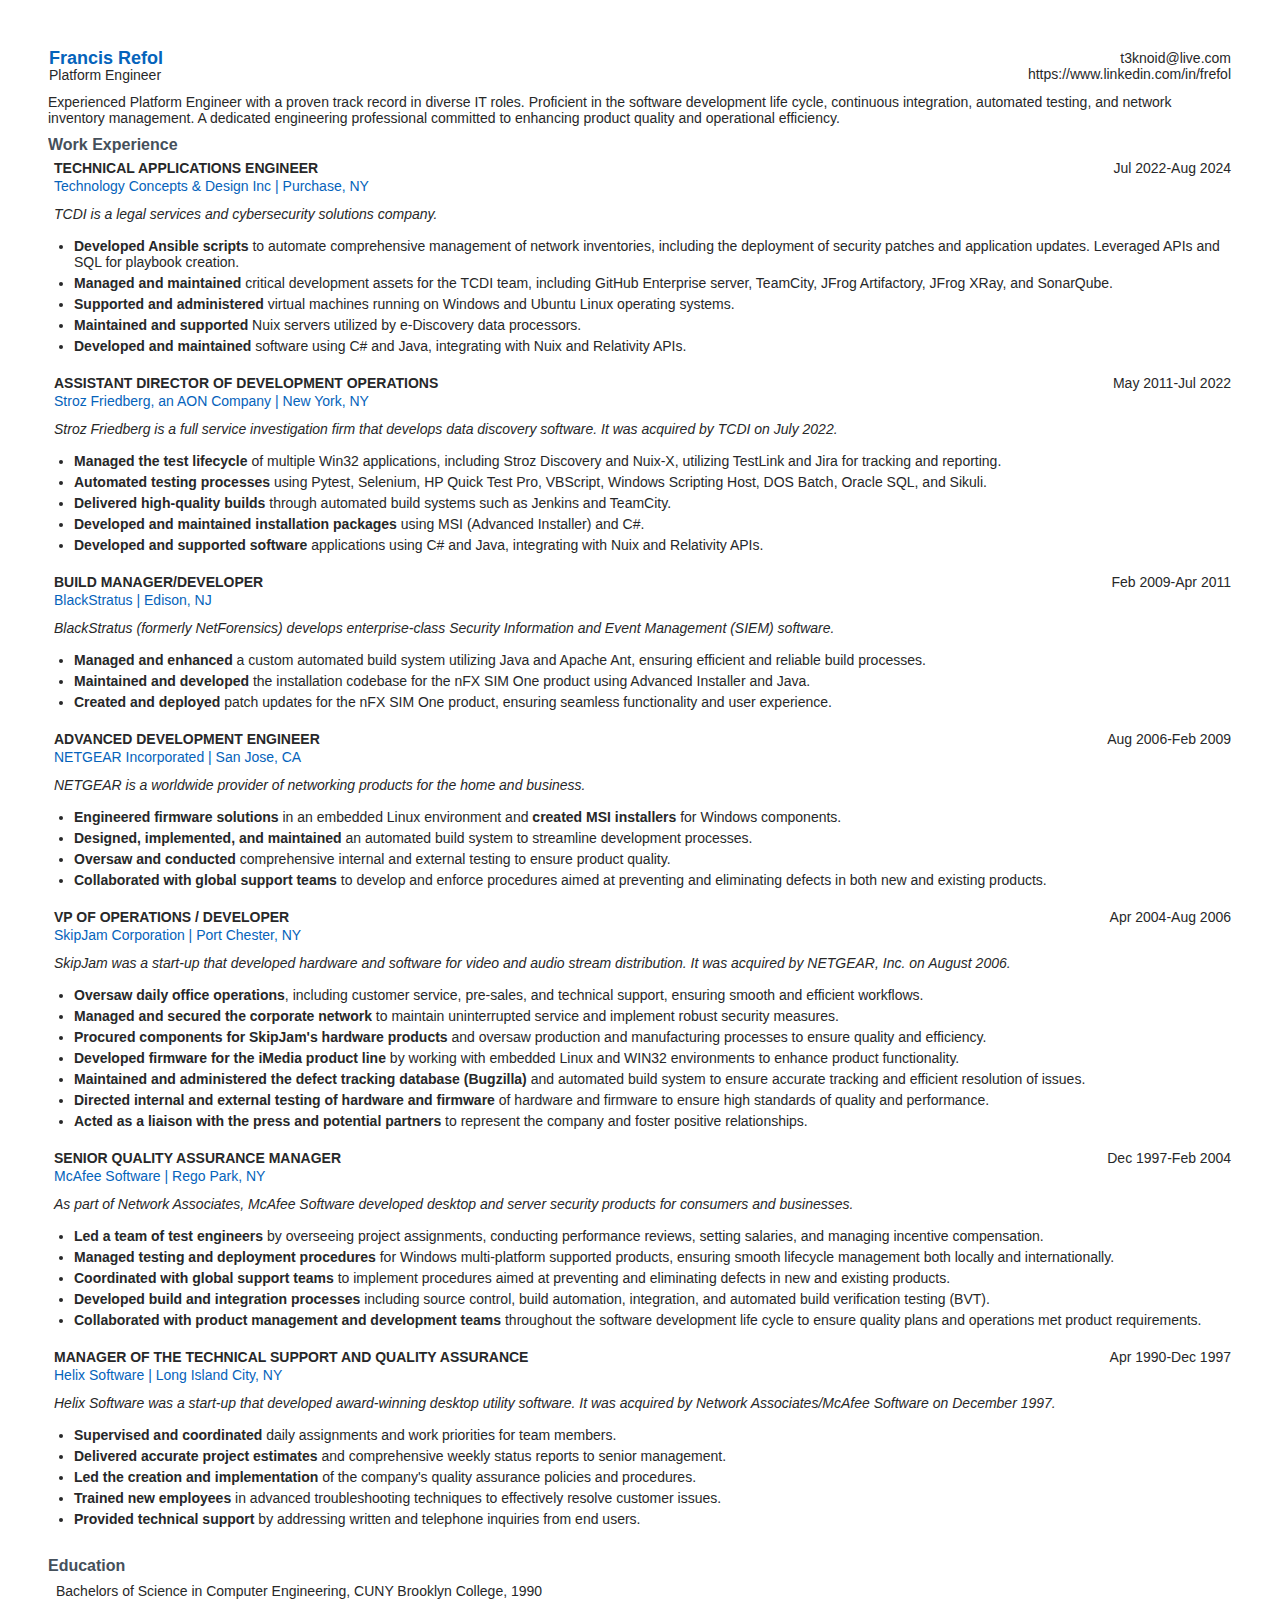
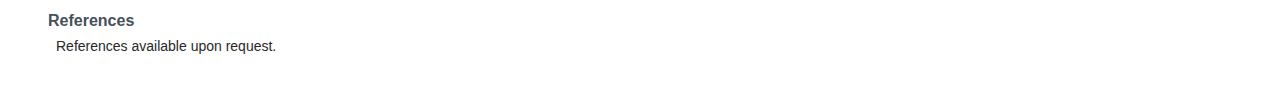
==== index.html @ 1e92b8e5 "Sync base with index" ====
<!DOCTYPE html>
<html lang="en">

<head>
	<title>Frank Refol resume</title>
	<meta charset="UTF-8">
	<meta name="description"
		content="Frank Refol's seeks a challenging role in the DevOps or Software Quality Assurance field.">
	<meta name="keywords"
		content="Resume, DevOps, Developer, Automation, Ansible, Application, Systems, Engineer, Linux, Windows, TeamCity, GitHub, Git, Jenkins, Docker, Vsphere, esxi, containerization, Software, C#, Java, Python">
	<meta name="author" content="Francis Refol">
	<meta name="creator" content="Frank Refol">
	<meta name="viewport" content="width=device-width, initial-scale=1.0">

	<!-- Template Main CSS File -->
	<link href="assets/css/style.css" rel="stylesheet">

</head>

<body>
	<div>
		<section id="contact" class="contact">
			<div class="info">
				<table>
					<tr>
						<td>
							<div class="name">Francis Refol</div>
							<div class="title">Platform Engineer</div>
						</td>
						<td>
							<div class="email">t3knoid@live.com</div>
							<div class="url">https://www.linkedin.com/in/frefol</div>
						</td>
					</tr>
				</table>
				<div class="summary">
					Experienced Platform Engineer with a proven track record in diverse IT roles. Proficient in the
					software
					development life cycle, continuous integration, automated testing,
					and network inventory management. A dedicated engineering professional committed to enhancing
					product quality
					and operational efficiency.
				</div>
			</div>
		</section>
	</div>

	<div>
		<section id="resume" class="resume">
			<div class="resume-title">Work Experience</div>

			<!-- TCDI -->
			<div class="resume-item">
				<table>
					<tr>
						<td>
							<div class="resume-position">Technical Applications Engineer</div>
						</td>
						<td class="resume-date-worked">Jul 2022-Aug 2024</td>
					</tr>
					<tr>
						<td colspan="2">
							<div class="resume-company"><a href="https://www.tcdi.com/" target="_blank">Technology
									Concepts & Design Inc</a> | Purchase, NY
							</div>
						</td>
					</tr>
					<tr>
						<td colspan="2">
							<div class="resume-company-description">TCDI is a legal services
								and cybersecurity solutions company.
							</div>
						</td>
					</tr>
					<tr>
						<td colspan="2">
							<ul>
								<li>
									<div class="highlight">Developed Ansible scripts</div> to automate comprehensive
									management of network inventories, including the deployment of security patches and
									application updates. Leveraged APIs and SQL for playbook creation.
								</li>
								<li>
									<div class="highlight">Managed and maintained</div> critical development assets for
									the TCDI team, including GitHub Enterprise server, TeamCity, JFrog Artifactory,
									JFrog XRay, and SonarQube.
								<li>
									<div class="highlight">Supported and administered</div> virtual machines running on
									Windows and Ubuntu Linux operating systems.
								</li>
								<li>
									<div class="highlight">Maintained and supported</div> Nuix servers utilized by
									e-Discovery data processors.
								</li>
								<li>
									<div class="highlight">Developed and maintained</div> software using C# and Java,
									integrating with Nuix and Relativity APIs.
								</li>
							</ul>
						</td>
					</tr>
				</table>
			</div>
			<!-- Aon -->
			<div class="resume-item">
				<table>
					<tr>
						<td>
							<div class="resume-position">Assistant Director of Development
								Operations</div>
						</td>
						<td class="resume-date-worked">May 2011-Jul 2022</td>
					</tr>
					<tr>
						<td colspan="2">
							<div class="resume-company"><a href="https://www.strozfriedberg.com/" target="_blank">Stroz
									Friedberg, an AON Company</a> | New York, NY</div>
						</td>
					<tr>
						<td colspan="2">
							<div class="resume-company-description">Stroz Friedberg is a
								full service investigation firm that develops data discovery
								software. It was acquired by TCDI on July 2022.
							</div>
						</td>
					</tr>
					</tr>
					<tr>
						<td colspan="2">
							<ul>
								<li>
									<div class="highlight">Managed the test lifecycle</div> of multiple Win32
									applications, including Stroz Discovery and Nuix-X, utilizing TestLink and Jira for
									tracking and reporting.
								</li>
								<li>
									<div class="highlight">Automated testing processes</div> using Pytest, Selenium, HP
									Quick Test Pro, VBScript, Windows Scripting Host, DOS Batch, Oracle SQL, and Sikuli.
								</li>
								<li>
									<div class="highlight">Delivered high-quality builds</div> through automated build
									systems such as Jenkins and TeamCity.
								<li>
									<div class="highlight">Developed and maintained installation packages</div> using
									MSI (Advanced Installer) and C#.
								<li>
									<div class="highlight">Developed and supported software</div> applications using C#
									and Java, integrating with Nuix and Relativity APIs.
							</ul>
						</td>
					</tr>
				</table>
			</div>

			<!-- Blackstratus -->
			<div class="resume-item">
				<table>
					<tr>
						<td>
							<div class="resume-position">Build Manager/Developer</div>
						</td>
						<td class="resume-date-worked">Feb 2009-Apr 2011</td>
					<tr>
						<td colspan="2">
							<div class="resume-company"><a href="https://www.blackstratus.com/"
									target="_blank">BlackStratus</a> | Edison, NJ
							</div>
						</td>
					<tr>
						<td colspan="2">
							<div class="resume-company-description">BlackStratus (formerly
								NetForensics) develops enterprise-class Security Information
								and Event Management (SIEM) software.
							</div>
						</td>
					</tr>
					<tr>
						<td colspan="2">
							<ul>
								<li>
									<div class="highlight">Managed and enhanced</div> a custom automated build system
									utilizing Java and Apache Ant, ensuring efficient and reliable build processes.
								</li>
								<li>
									<div class="highlight">Maintained and developed</div> the installation codebase for
									the nFX SIM One product using Advanced Installer and Java.
								</li>
								<li>
									<div class="highlight">Created and deployed
									</div> patch updates for the nFX SIM One product, ensuring seamless functionality
									and user experience.
								</li>
							</ul>
						</td>
					</tr>
				</table>
			</div>

			<!-- Netgear -->
			<div class="resume-item">
				<table>
					<tr>
						<td>
							<div class="resume-position">Advanced Development Engineer</div>
						</td>
						<td class="resume-date-worked">Aug 2006-Feb 2009</td>
					</tr>
					<tr>
						<td colspan="2">
							<div class="resume-company"><a href="https://www.netgear.com/" target="_blank">NETGEAR
									Incorporated</a> | San Jose, CA
							</div>
						</td>
					</tr>
					<tr>
						<td colspan="2">
							<div class="resume-company-description">NETGEAR is a worldwide
								provider of networking products for the home and business.
							</div>
						</td>
					</tr>
					<tr>
						<td colspan="2">
							<ul>
								<!-- List of responsibilities -->
								<li>
									<div class="highlight">Engineered firmware solutions</div> in an embedded Linux
									environment
									and <div class="highlight"> created MSI installers</div> for Windows components.
								</li>
								<li>
									<div class="highlight">Designed, implemented, and maintained</div> an automated
									build system
									to streamline development processes.
								</li>
								<li>
									<div class="highlight">Oversaw and conducted</div> comprehensive internal and
									external
									testing to ensure product quality.
								</li>
								<li>
									<div class="highlight">Collaborated with global support teams</div> to develop and
									enforce
									procedures aimed at preventing and eliminating defects in both new and existing
									products.
								</li>
							</ul>
						</td>
					</tr>
				</table>
			</div>

			<!-- SkipJam -->
			<div class="resume-item">
				<table>
					<tr>
						<td>
							<div class="resume-position">VP of Operations / Developer</div>
						</td>
						<td class="resume-date-worked">Apr 2004-Aug 2006</td>
					</tr>
					<tr>
						<td colspan="2">
							<div class="resume-company"><a href="https://web.archive.org/web/*/www.skipjam.com"
									target="_blank">SkipJam Corporation</a> | Port Chester, NY
							</div>
						</td>
					</tr>
					<tr>
						<td colspan="2">
							<div class="resume-company-description">SkipJam was a start-up
								that developed hardware and software for video and audio
								stream distribution. It was acquired by NETGEAR, Inc. on
								August 2006.
							</div>
						</td>
					</tr>
					<tr>
						<td colspan="2">
							<ul>
								<!-- List of responsibilities -->
								<li>
									<div class="highlight">Oversaw daily office operations</div>, including customer
									service,
									pre-sales, and technical support, ensuring smooth and efficient workflows.
								</li>
								<li>
									<div class="highlight">Managed and secured the corporate network</div> to maintain
									uninterrupted service and implement robust security measures.
								</li>
								<li>
									<div class="highlight">Procured components for SkipJam's hardware products</div> and
									oversaw production and manufacturing processes to ensure quality and efficiency.
								</li>
								<li>
									<div class="highlight">Developed firmware for the iMedia product line</div> by
									working with embedded Linux and WIN32 environments to enhance product functionality.
								</li>
								<li>
									<div class="highlight">Maintained and administered the defect tracking database
										(Bugzilla)
									</div> and automated build system to ensure accurate tracking and efficient
									resolution of issues.

								</li>
								<li>
									<div class="highlight">Directed internal and external testing of hardware and
										firmware</div> of hardware and firmware to ensure high standards of quality and
									performance.
								</li>
								<li>
									<div class="highlight">Acted as a liaison with the press and potential partners
									</div> to represent the company and foster positive relationships.
								</li>
							</ul>
						</td>
					</tr>
				</table>
			</div>

			<!-- McAfee Software -->
			<div class="resume-item">
				<table>
					<tr>
						<td>
							<div class="resume-position">Senior Quality Assurance Manager</div>
						</td>
						<td class="resume-date-worked">Dec 1997-Feb 2004</td>
					</tr>
					<tr>
						<td colspan="2">
							<div class="resume-company"><a href="https://www.mcafee.com/" target="_blank">McAfee
									Software</a> | Rego Park, NY
							</div>
						</td>
					</tr>
					<tr>
						<td colspan="2">
							<div class="resume-company-description">As part of Network
								Associates, McAfee Software developed desktop and server
								security products for consumers and businesses.
							</div>
						</td>
					</tr>
					<tr>
						<td colspan="2">
							<ul>
								<!-- List of responsibilities -->
								<li>
									<div class="highlight">Led a team of test engineers</div> by overseeing project
									assignments, conducting performance reviews, setting salaries, and managing
									incentive compensation.
								</li>
								<li>
									<div class="highlight">Managed testing and deployment procedures</div> for Windows
									multi-platform supported products, ensuring smooth lifecycle management both locally
									and internationally.
								</li>
								<li>
									<div class="highlight">Coordinated with global support teams</div> to implement
									procedures aimed at preventing and eliminating defects in new and existing products.
								</li>
								<li>
									<div class="highlight">Developed build and integration processes</div> including
									source control, build automation, integration, and automated build verification
									testing (BVT).
								</li>
								<li>
									<div class="highlight">Collaborated with product management and development teams
									</div> throughout the software development life cycle to ensure quality plans and
									operations met product requirements.
								</li>
							</ul>
						</td>
					</tr>
				</table>
			</div>

			<!-- Helix Software -->
			<div class="resume-item">
				<table>
					<tr>
						<td>
							<div class="resume-position">Manager of the Technical Support
								and Quality Assurance
							</div>
						</td>
						<td class="resume-date-worked">Apr 1990-Dec 1997</td>
					</tr>
					<tr>
						<td colspan="2">
							<div class="resume-company"><a href="https://web.archive.org/web/*/www.helixsoftware.com"
									target="_blank">Helix Software</a> | Long Island City, NY
							</div>
						</td>
					</tr>
					<tr>
						<td colspan="2">
							<div class="resume-company-description">Helix Software was a
								start-up that developed award-winning desktop utility
								software. It was acquired by Network Associates/McAfee
								Software on December 1997.
							</div>
						</td>
					</tr>
					<tr>
						<td colspan="2">
							<ul>
								<!-- List of responsibilities -->
								<li>
									<div class="highlight">Supervised and coordinated</div> daily assignments and work
									priorities for team members.
								</li>
								<li>
									<div class="highlight">Delivered accurate project estimates</div> and comprehensive
									weekly
									status reports to senior management.
								</li>
								<li>
									<div class="highlight">Led the creation and implementation</div> of the company's
									quality
									assurance policies and procedures.
								</li>
								<li>
									<div class="highlight">Trained new employees</div> in advanced troubleshooting
									techniques to
									effectively resolve customer issues.
								</li>
								<li>
									<div class="highlight">Provided technical support</div> by addressing written and
									telephone
									inquiries from end users.
								</li>
							</ul>
						</td>
					</tr>
				</table>
			</div>

			<!-- Education -->
			<div class="resume-title">Education</div>
			<div class="resume-education">
				<table>
					<tr>
						<td>
							Bachelors of Science in Computer Engineering, CUNY Brooklyn
							College, 1990
						</td>
					</tr>
				</table>
			</div>

			<!-- References -->
			<div class="resume-title">References</div>
			<div class="resume-reference">
				<table>
					<tr>
						<td>
							References available upon request.
						</td>
					</tr>
				</table>
			</div>
		</section>
	</div>

</body>

</html>
---- assets/css/style.css ----
/*--------------------------------------------------------------
# General
--------------------------------------------------------------*/
body {
  margin-top: 0.5in;
  margin-bottom: 0.5in;
  margin-left: .5in;
  margin-right: .5in;
  font-family: "Verdana", sans-serif;
  color: #272829;
}

a {
  color: #0563bb;
  text-decoration: none;
}

a:hover {
  color: #067ded;
  text-decoration: none;
}

h1, h2, h3, h4, h5, h6 {
  font-family: "Verdana", sans-serif;
}

.highlight {
  font-weight: bold;
  display:inline;
}

/*--------------------------------------------------------------
# Page
--------------------------------------------------------------*/
@page {
  size: letter;
  margin: 0
}
@media print {
  @page {
    size: 8.5in 11in;
    margin-top: 0.5in;
    margin-bottom: 0.5in;
    margin-left: .5in;
    margin-right: .5in;
  }
}

/*--------------------------------------------------------------
# Sections General
--------------------------------------------------------------*/
section {
    margin: 0;
    overflow: hidden;
    position: relative;
    box-sizing: border-box;
}

.section-title {
  text-align: center;
  padding-bottom: 10px;
}
.section-title h2 {
  font-size: 32px;
  font-weight: bold;
  text-transform: uppercase;
  margin-bottom: 10px;
  padding-bottom: 10px;
  position: relative;
  color: #45505b;
}
.section-title h2::before {
  content: "";
  position: absolute;
  display: block;
  width: 120px;
  height: 1px;
  background: #ddd;
  bottom: 1px;
  left: calc(50% - 60px);
}
.section-title h2::after {
  content: "";
  position: absolute;
  display: block;
  width: 40px;
  height: 3px;
  background: #0563bb;
  bottom: 0;
  left: calc(50% - 20px);
}
.section-title p {
  margin-bottom: 0;
}

/*--------------------------------------------------------------
# Resume
--------------------------------------------------------------*/
.resume .resume-title {
  font-size: 16px;
  font-weight: 700;
  margin-top: 0px;
  margin-bottom: 5px;
  margin-top: 10px;
  color: #45505b;
}
.resume .resume-title table {
  border-collapse: collapse;
  width: 100% ;
  padding: 0%;
  border-spacing: 0in;
  border: 0px;
}

.resume .resume-item {
  padding: 0px 0px 0px 0px;
  margin-top: 0px;
  margin-left: 5px;
  /* border-left: 2px solid #0563bb; */
  position: relative;
}

.resume .resume-item h4 {
  line-height: 18px;
  font-size: 18px;
  font-weight: 600;
  text-transform: uppercase;
  font-family: "Verdana", sans-serif;
  color: #0563bb;
  margin-bottom: 10px;
}
.resume .resume-item h5 {
  font-size: 16px;
  background: #f7f8f9;
  padding: 5px 15px;
  display: inline-block;
  font-weight: 600;
  margin-bottom: 10px;
}
.resume .resume-item ul {
  padding-left: 20px;
}
.resume .resume-item ul li {
  padding-bottom: 5px;
  padding-left: 0px;
}

.resume .resume-item:last-child {
  padding-bottom: 0;
}

/* .resume .resume-item::before {
  content: "";
  position: absolute;
  width: 8px;
  height: 8px;
  border-radius: 50px;
  left: -7px;
  background: #fff;
  border: 2px solid #0563bb;
} */
.resume .resume-item table {
  font-family: "Verdana", sans-serif;
  font-weight: normal;
  font-size: 14px;
  border-collapse: collapse;
  width: 100% ;
  padding: 0%;
  border-spacing: 0in;
  border: 0px;
  font-weight: 400;
}
.resume .resume-position {
  font-family: "Verdana", sans-serif;
  font-weight: bold;
  font-size: 14px;
  text-transform: uppercase;
  vertical-align: text-top;
  margin-bottom: 0px;
  margin-top: 0px;
}
.resume .resume-company {
  font-family: "Verdana", sans-serif;
  font-weight: normal;
  font-size: 14px;
  color: #0563bb;
  margin-bottom: 0px;
  margin-top: 0px;
}
.resume .resume-company-description {
  font-family: "Verdana", sans-serif;
  font-weight: normal;
  font-size: 14px;
  font-style: italic;
  margin-bottom: 0px;
  margin-top: 10px;
}
.resume .resume-date-worked {
  font-family: "Verdana", sans-serif;
  font-weight: normal;
  font-size: 14px;
  vertical-align: text-top;
  margin-bottom: 0px;
  margin-top: 0px;
  text-align: right;
  white-space: nowrap;
}

.resume .resume-reference {
  font-family: "Verdana", sans-serif;
  font-weight: normal;
  font-size: 14px;
  padding: 0px 0px 0px 5px;
}
.resume .resume-education {
  font-family: "Verdana", sans-serif;
  font-weight: normal;
  font-size: 14px;
  padding: 0px 0px 0px 5px;
}

/*--------------------------------------------------------------
# Contact
--------------------------------------------------------------*/
.contact .info {
  font-family: "Verdana", sans-serif;
  font-weight: normal;
  font-size: 12px;
  vertical-align: top;
  background: #fff;
}
.contact .info table {
  font-family: "Verdana", sans-serif;
  font-weight: normal;
  font-size: 12px;
  border-collapse: collapse;
  width: 100% ;
  padding: 0%;
  border-spacing: 0in;
  border: 0px;
}

.contact .name {
  font-family: "Verdana", sans-serif;
  font-weight: 600;
  font-size: 18px;
  text-align: left;
  vertical-align: top;
  line-height: 18px;
  color: #0563bb;
  margin-bottom: 0px;
}
.contact .title {
  font-family: "Verdana", sans-serif;
  font-weight: normal;
  font-size: 14px;
  vertical-align: top;
  text-align: left;
  margin-bottom: 0px;
}
.contact .summary {
  font-family: "Verdana", sans-serif;
  font-weight: normal;
  font-size: 14px;
  vertical-align: top;
  text-align: left;
  margin-top: 10px;
  margin-bottom: 0px;
}
.contact .info i {
  font-size: 20px;
  color: #0563bb;
  float: left;
  width: 44px;
  height: 44px;
  background: #eef7ff;
  display: flex;
  justify-content: center;
  align-items: center;
  border-radius: 50px;
  transition: all 0.3s ease-in-out;
}
.contact .info h4 {
  padding: 0 0 0 0;
  font-size: 18px;
  font-weight: 600;
  margin-bottom: 0;
  color: #45505b;
}
.contact .info p {
  padding: 0 0 0 60px;
  margin-bottom: 0;
  font-size: 14px;
  color: #728394;
}
.contact .info .email, .contact .info .phone, .contact .info .url, .contact .info .address {
  text-align: right;
  font-size: 14px;
}
.contact .info .email:hover i, .contact .info .address:hover i, .contact .info .phone:hover i {
  background: #0563bb;
  color: #fff;
}
.contact .php-email-form {
  width: 100%;
  background: #fff;
}
.contact .php-email-form .form-group {
  padding-bottom: 8px;
}
.contact .php-email-form .error-message {
  display: none;
  color: #fff;
  background: #ed3c0d;
  text-align: left;
  padding: 15px;
  font-weight: 600;
}
.contact .php-email-form .error-message br + br {
  margin-top: 25px;
}
.contact .php-email-form .sent-message {
  display: none;
  color: #fff;
  background: #18d26e;
  text-align: center;
  padding: 15px;
  font-weight: 600;
}
.contact .php-email-form .loading {
  display: none;
  background: #fff;
  text-align: center;
  padding: 15px;
}
.contact .php-email-form .loading:before {
  content: "";
  display: inline-block;
  border-radius: 50%;
  width: 24px;
  height: 24px;
  margin: 0 10px -6px 0;
  border: 3px solid #18d26e;
  border-top-color: #eee;
  -webkit-animation: animate-loading 1s linear infinite;
  animation: animate-loading 1s linear infinite;
}
.contact .php-email-form input, .contact .php-email-form textarea {
  border-radius: 4px;
  box-shadow: none;
  font-size: 14px;
}
.contact .php-email-form input {
  height: 44px;
}
.contact .php-email-form textarea {
  padding: 10px 12px;
}
.contact .php-email-form button[type=submit] {
  background: #0563bb;
  border: 0;
  padding: 10px 35px;
  color: #fff;
  transition: 0.4s;
  border-radius: 50px;
}
.contact .php-email-form button[type=submit]:hover {
  background: #0678e3;
}
@-webkit-keyframes animate-loading {
  0% {
    transform: rotate(0deg);
  }
  100% {
    transform: rotate(360deg);
  }
}
@keyframes animate-loading {
  0% {
    transform: rotate(0deg);
  }
  100% {
    transform: rotate(360deg);
  }
}

/*--------------------------------------------------------------
# Footer
--------------------------------------------------------------*/
#footer {
  background: #f7f8f9;
  color: #45505b;
  font-size: 14px;
  text-align: center;
  padding: 30px 0;
}
#footer h3 {
  font-size: 36px;
  font-weight: 700;
  position: relative;
  font-family: "Verdana", sans-serif;
  padding: 0;
  margin: 0 0 15px 0;
}
#footer p {
  font-size: 15;
  font-style: italic;
  padding: 0;
  margin: 0 0 40px 0;
}
#footer .social-links {
  margin: 0 0 40px 0;
}
#footer .social-links a {
  font-size: 18px;
  display: inline-block;
  background: #0563bb;
  color: #fff;
  line-height: 1;
  padding: 8px 0;
  margin-right: 4px;
  border-radius: 50%;
  text-align: center;
  width: 36px;
  height: 36px;
  transition: 0.3s;
}
#footer .social-links a:hover {
  background: #0678e3;
  color: #fff;
  text-decoration: none;
}
#footer .copyright {
  margin: 0 0 5px 0;
}
#footer .credits {
  font-size: 13px;
}
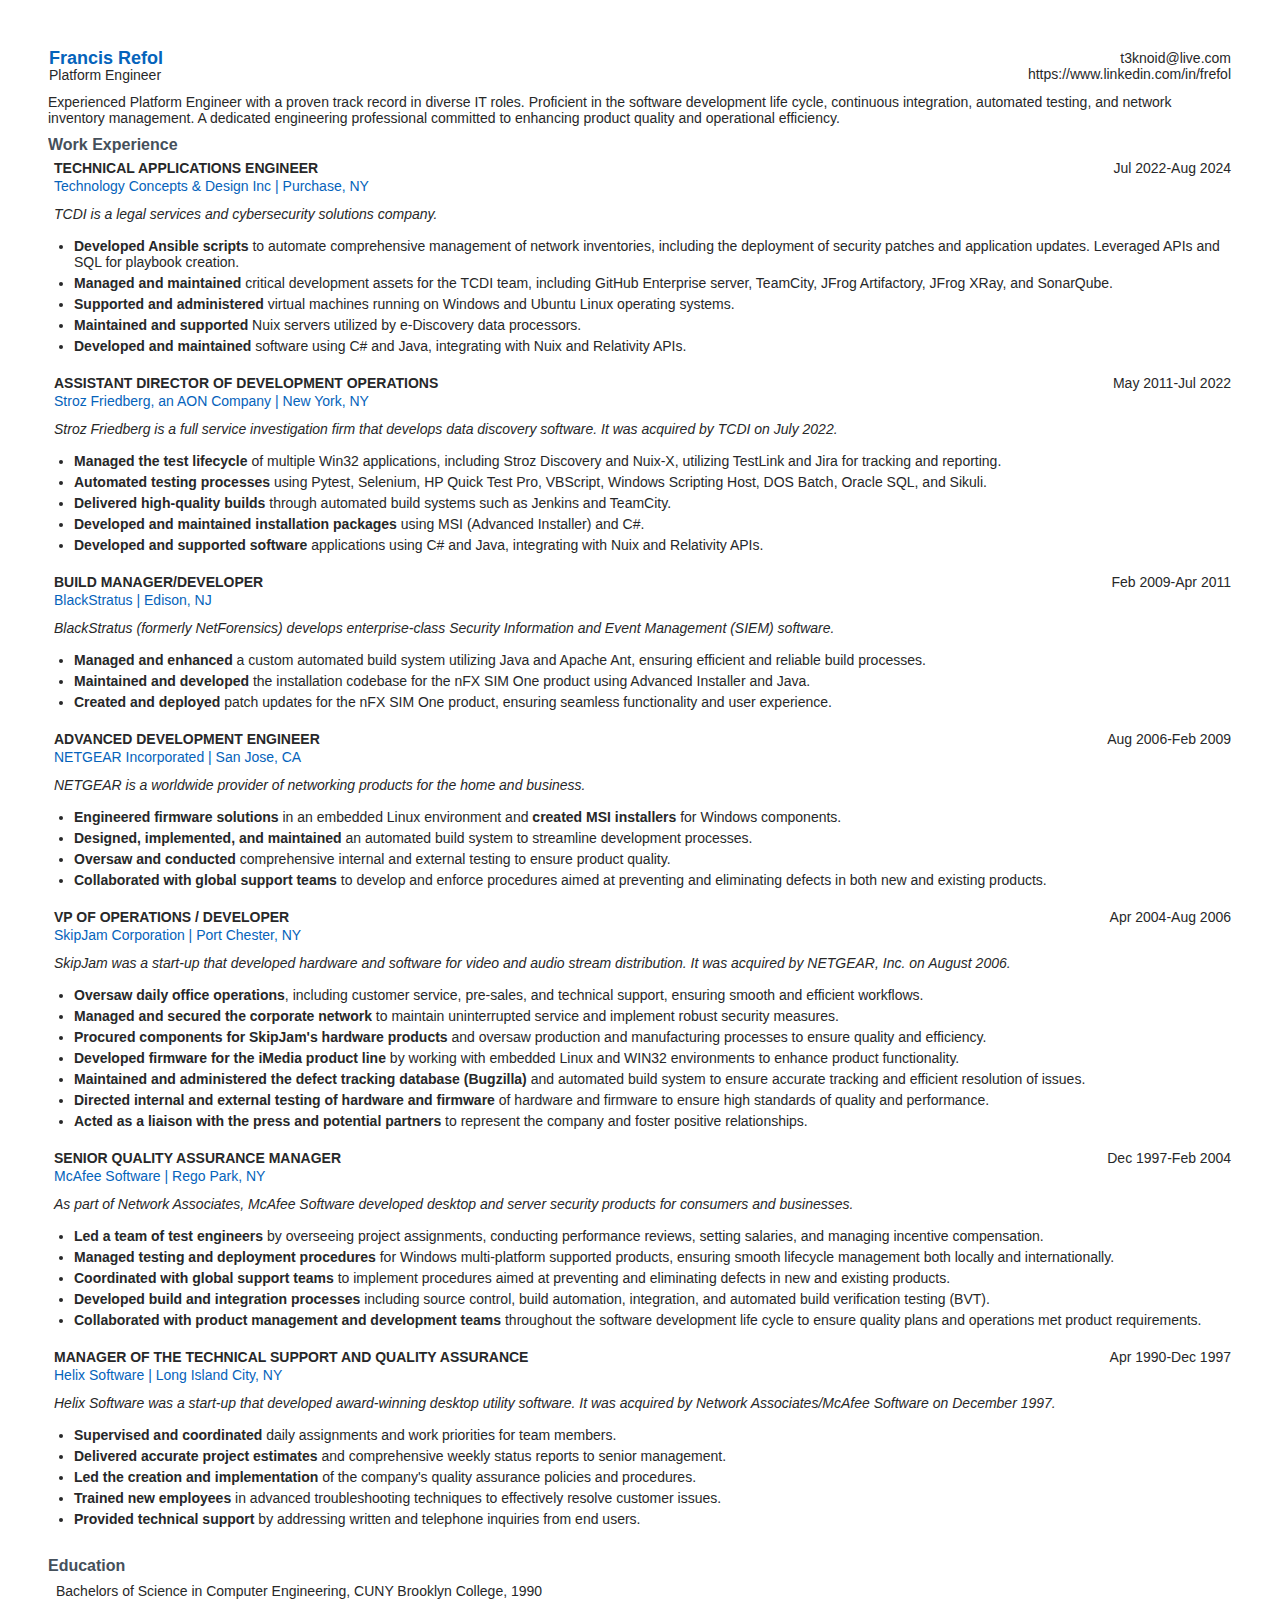
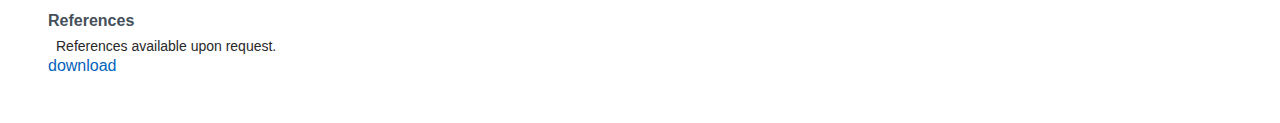
==== commit 5368f154: "Sync base" ====
--- a/index.html
+++ b/index.html
@@ -463,7 +463,12 @@
 			</div>
 		</section>
 	</div>
-
+	
+	<section id="footer" class="footer"></section>
+		<div class="download">
+			<a href="https://frank-refol-public.s3.amazonaws.com/Frank_Refol_Resume_20240924.pdf">download</a></p>
+		</div>
+	</section>
 </body>
 
 </html>--- a/assets/css/style.css
+++ b/assets/css/style.css
@@ -43,6 +43,9 @@
     margin-bottom: 0.5in;
     margin-left: .5in;
     margin-right: .5in;
+  }
+  .download {
+    display:none;
   }
 }
 
@@ -387,52 +390,13 @@
 /*--------------------------------------------------------------
 # Footer
 --------------------------------------------------------------*/
-#footer {
-  background: #f7f8f9;
-  color: #45505b;
-  font-size: 14px;
-  text-align: center;
-  padding: 30px 0;
-}
-#footer h3 {
-  font-size: 36px;
-  font-weight: 700;
-  position: relative;
-  font-family: "Verdana", sans-serif;
-  padding: 0;
-  margin: 0 0 15px 0;
-}
-#footer p {
-  font-size: 15;
-  font-style: italic;
-  padding: 0;
-  margin: 0 0 40px 0;
-}
-#footer .social-links {
-  margin: 0 0 40px 0;
-}
-#footer .social-links a {
-  font-size: 18px;
-  display: inline-block;
-  background: #0563bb;
-  color: #fff;
-  line-height: 1;
-  padding: 8px 0;
-  margin-right: 4px;
-  border-radius: 50%;
-  text-align: center;
-  width: 36px;
-  height: 36px;
-  transition: 0.3s;
-}
-#footer .social-links a:hover {
-  background: #0678e3;
-  color: #fff;
-  text-decoration: none;
-}
-#footer .copyright {
+.footer .download {
+  font-size: 8px;
+  text-align: right;
+}
+.footer .copyright {
   margin: 0 0 5px 0;
 }
-#footer .credits {
+.footer .credits {
   font-size: 13px;
 }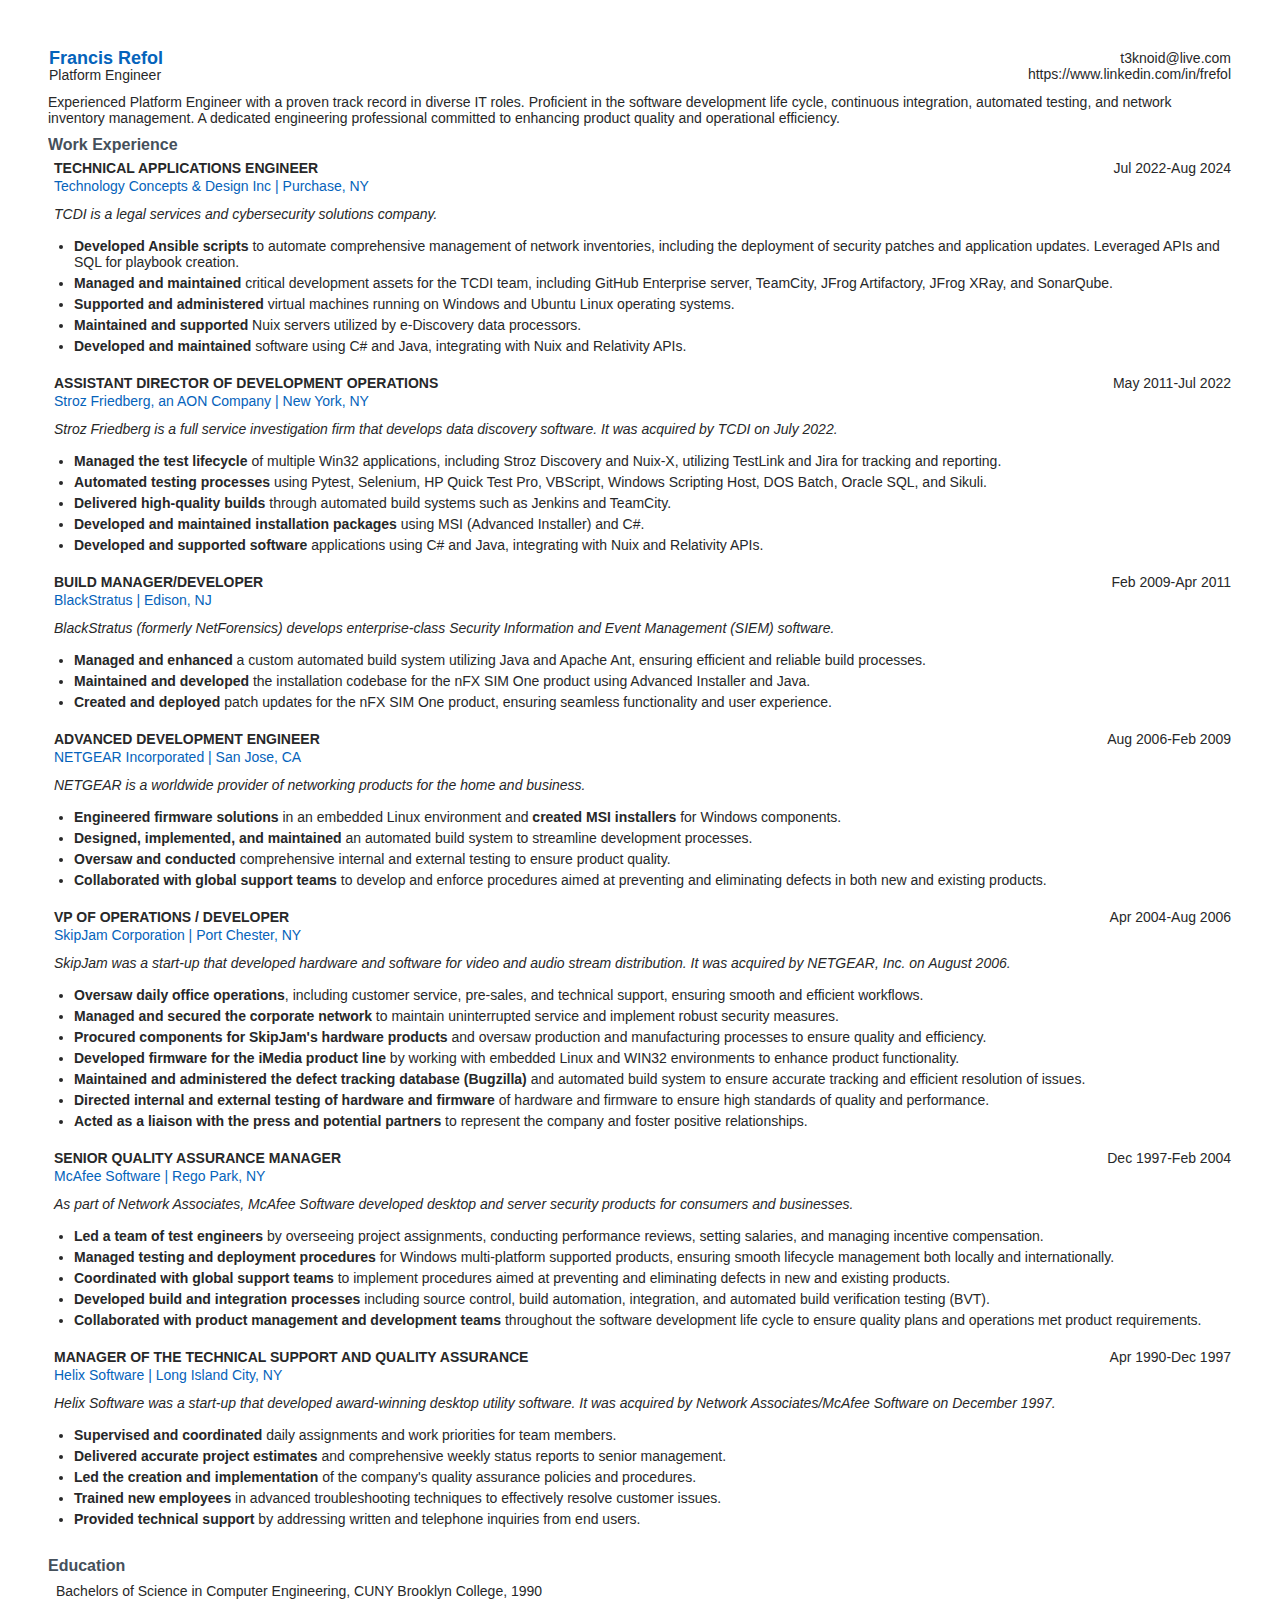
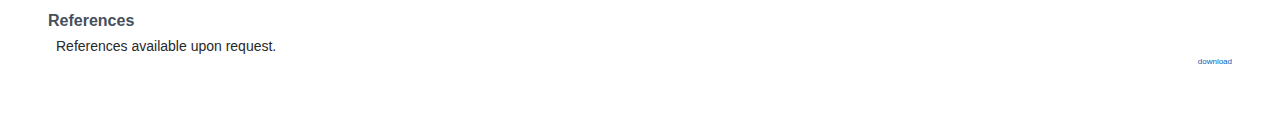
==== commit 9766dbd0: "Sync" ====
--- a/index.html
+++ b/index.html
@@ -463,8 +463,8 @@
 			</div>
 		</section>
 	</div>
-	
-	<section id="footer" class="footer"></section>
+
+	<section id="footer" class="footer">
 		<div class="download">
 			<a href="https://frank-refol-public.s3.amazonaws.com/Frank_Refol_Resume_20240924.pdf">download</a></p>
 		</div>
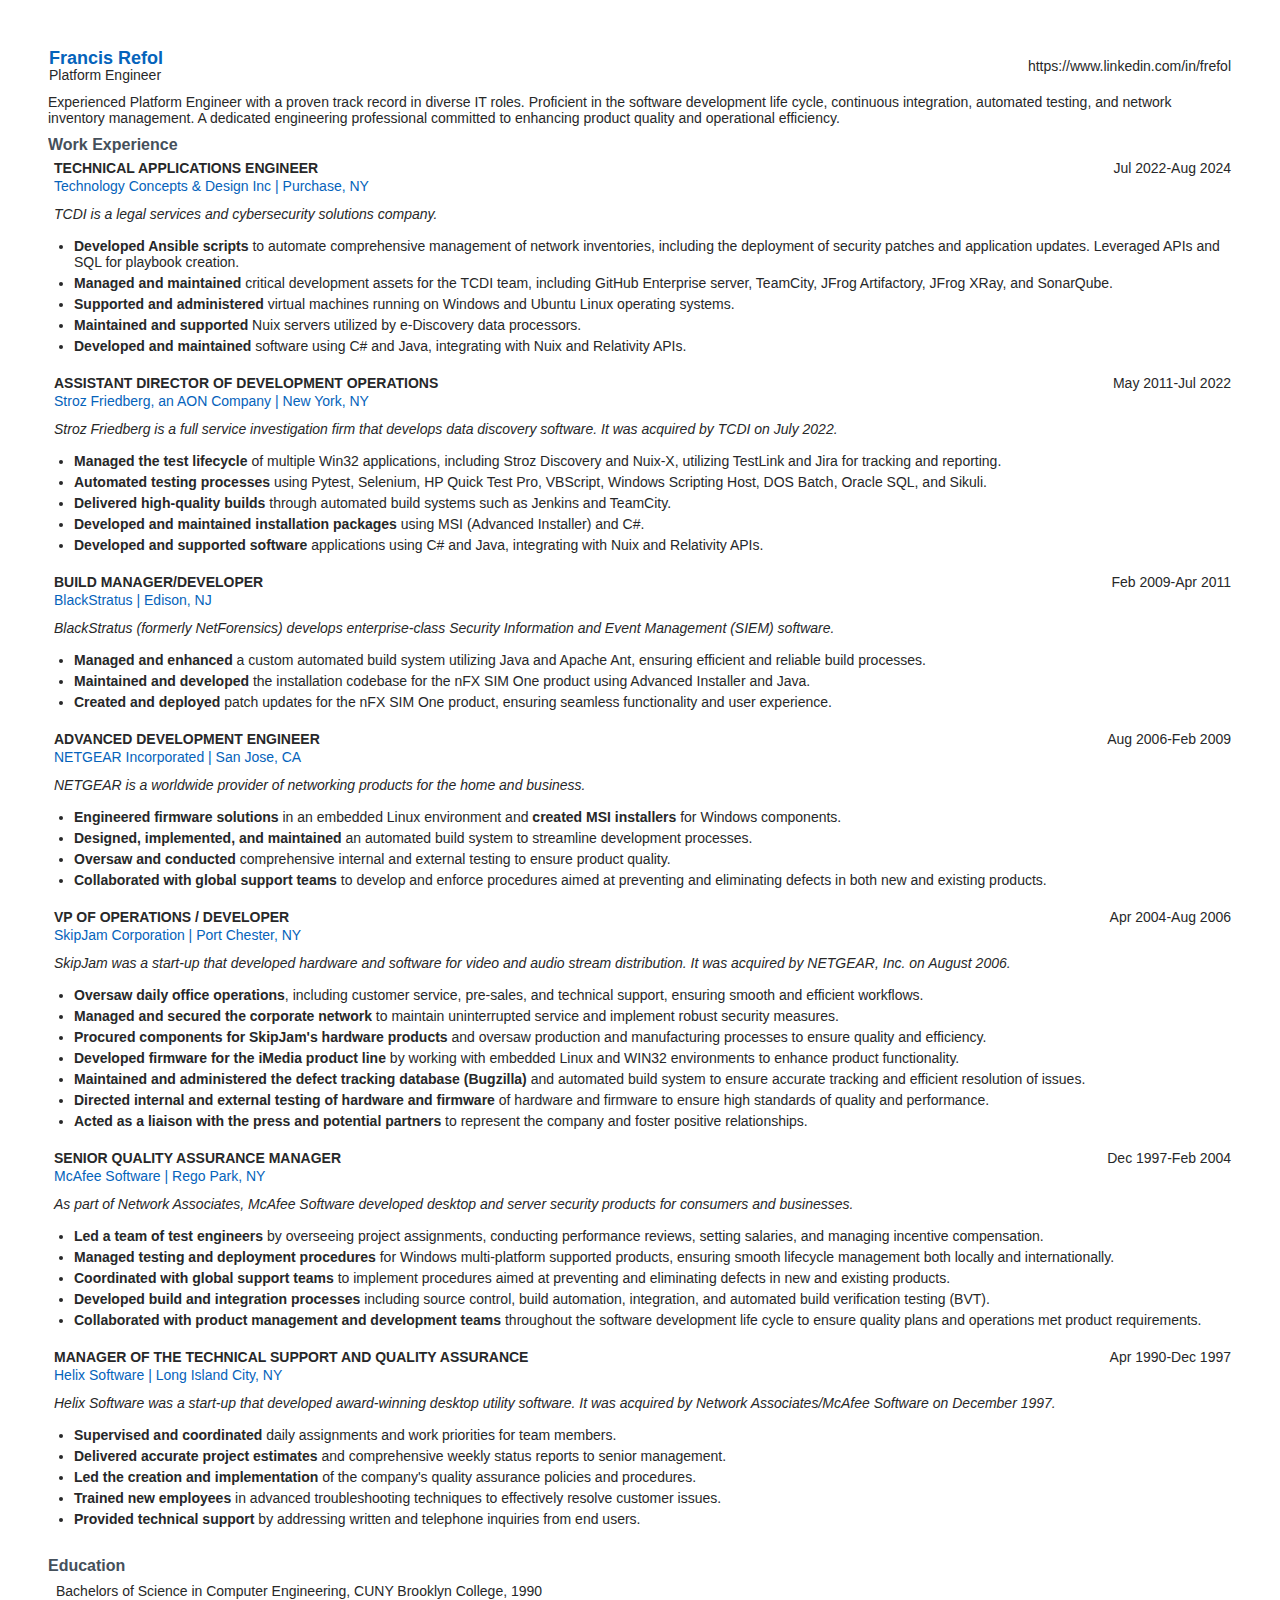
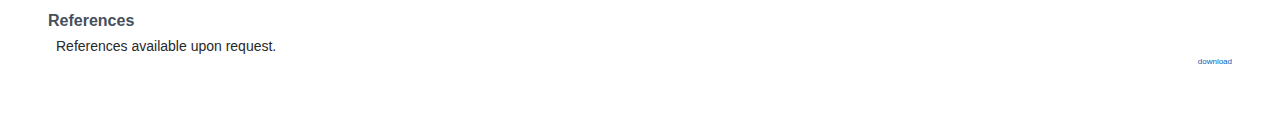
==== commit 0f2a641e: "Sync" ====
--- a/index.html
+++ b/index.html
@@ -28,8 +28,9 @@
 							<div class="title">Platform Engineer</div>
 						</td>
 						<td>
-							<div class="email">t3knoid@live.com</div>
 							<div class="url">https://www.linkedin.com/in/frefol</div>
+							<div id="print-only" class="email">t3knoid@live.com</div>
+							<div id="print-only" class="phone">917.933.5124</div>
 						</td>
 					</tr>
 				</table>
--- a/assets/css/style.css
+++ b/assets/css/style.css
@@ -29,6 +29,9 @@
   display:inline;
 }
 
+#print-only {
+  display: none;
+}
 /*--------------------------------------------------------------
 # Page
 --------------------------------------------------------------*/
@@ -46,6 +49,10 @@
   }
   .download {
     display:none;
+  }
+
+  #print-only {
+    display: block;
   }
 }
 
@@ -300,7 +307,7 @@
   text-align: right;
   font-size: 14px;
 }
-.contact .info .email:hover i, .contact .info .address:hover i, .contact .info .phone:hover i {
+.contact .info .email:hover i, .contact .info .address:hover i {
   background: #0563bb;
   color: #fff;
 }
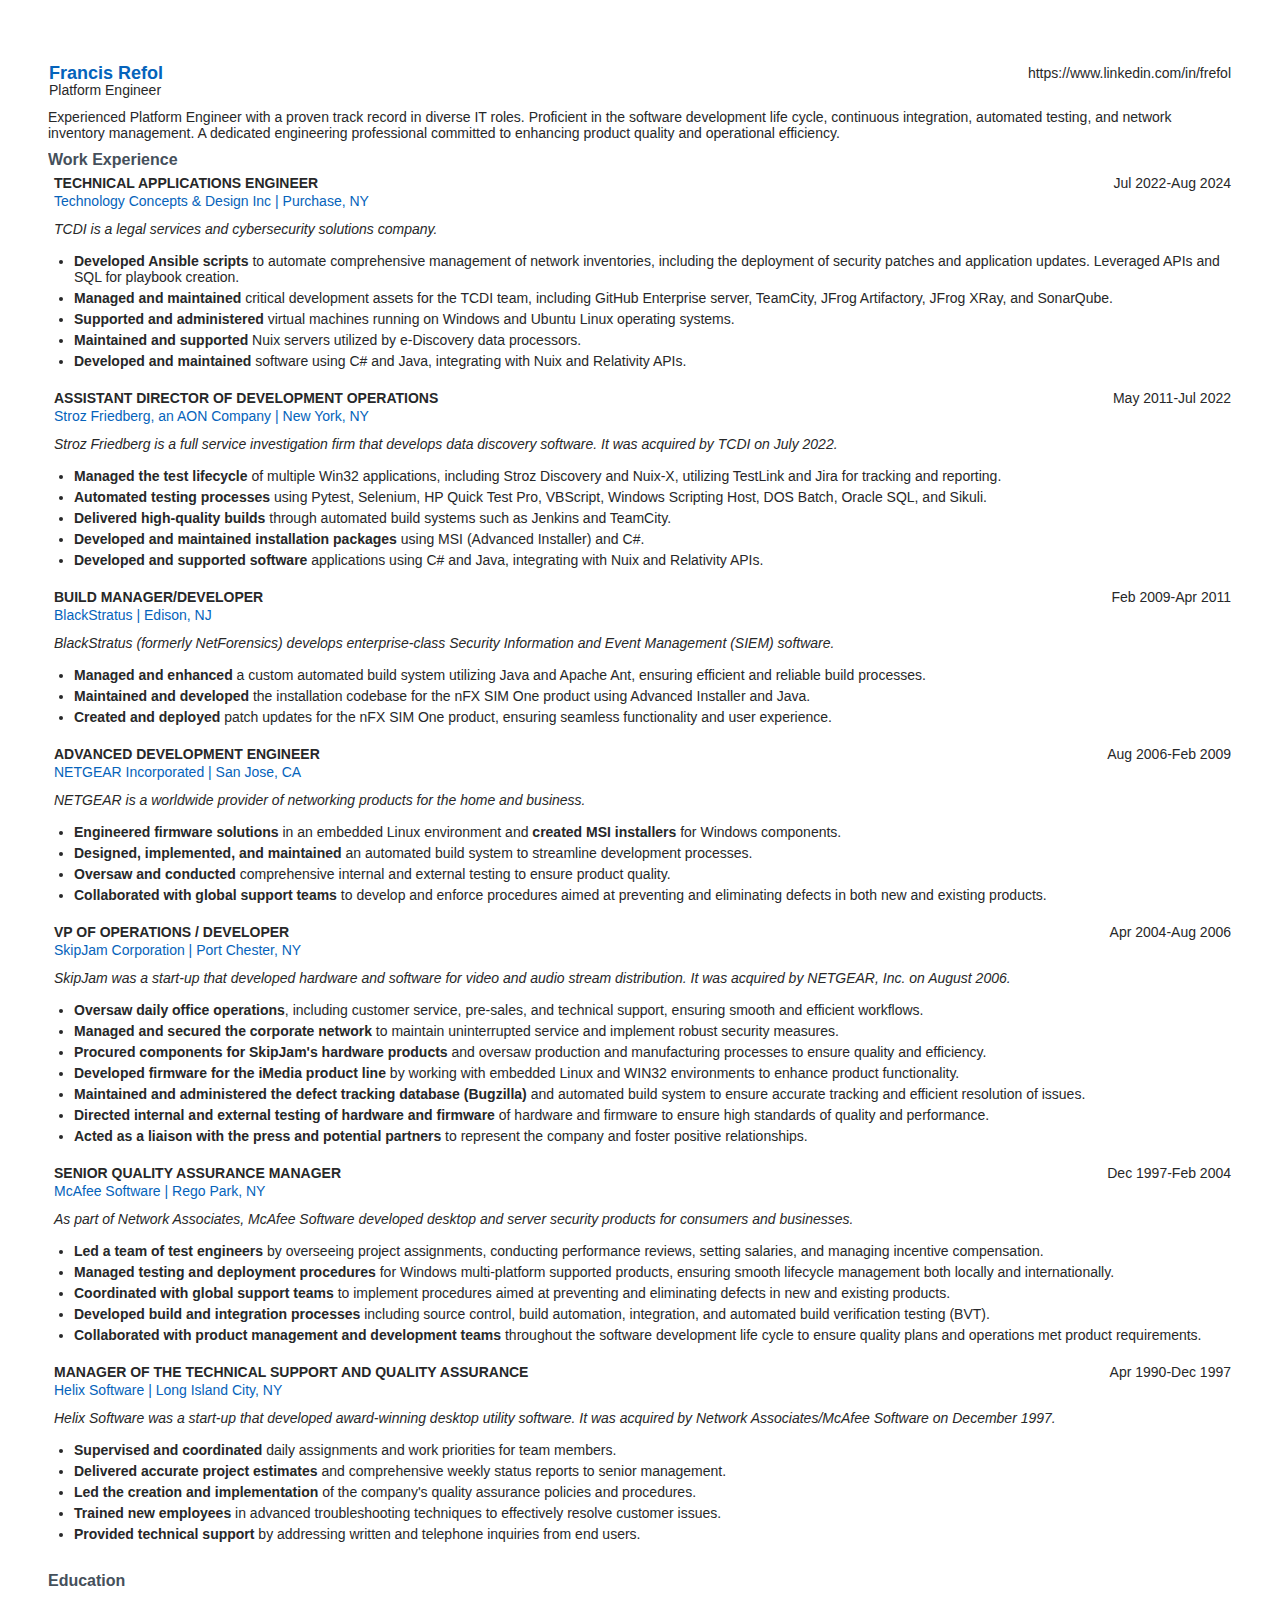
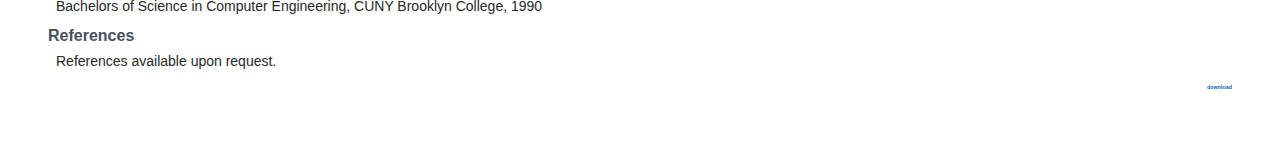
==== commit 26b4f8ed: "Linted" ====
--- a/index.html
+++ b/index.html
@@ -18,456 +18,458 @@
 </head>
 
 <body>
-	<div>
-		<section id="contact" class="contact">
-			<div class="info">
-				<table>
-					<tr>
-						<td>
-							<div class="name">Francis Refol</div>
-							<div class="title">Platform Engineer</div>
-						</td>
-						<td>
-							<div class="url">https://www.linkedin.com/in/frefol</div>
-							<div id="print-only" class="email">t3knoid@live.com</div>
-							<div id="print-only" class="phone">917.933.5124</div>
-						</td>
-					</tr>
-				</table>
-				<div class="summary">
-					Experienced Platform Engineer with a proven track record in diverse IT roles. Proficient in the
-					software
-					development life cycle, continuous integration, automated testing,
-					and network inventory management. A dedicated engineering professional committed to enhancing
-					product quality
-					and operational efficiency.
-				</div>
+	<section id="contact" class="contact">
+		<div class="info">
+			<table>
+				<tr>
+					<td>
+						<h2>Francis Refol</h2>
+						<div class="title">Platform Engineer</div>
+					</td>
+					<td>
+						<div class="url">https://www.linkedin.com/in/frefol</div>
+						<div class="email">t3knoid@live.com</div>
+						<div class="phone">917.933.5124</div>
+					</td>
+				</tr>
+			</table>
+			<div class="summary">
+				Experienced Platform Engineer with a proven track record in diverse IT roles. Proficient in the
+				software
+				development life cycle, continuous integration, automated testing,
+				and network inventory management. A dedicated engineering professional committed to enhancing
+				product quality
+				and operational efficiency.
 			</div>
-		</section>
-	</div>
-
-	<div>
-		<section id="resume" class="resume">
-			<div class="resume-title">Work Experience</div>
-
-			<!-- TCDI -->
-			<div class="resume-item">
-				<table>
-					<tr>
-						<td>
-							<div class="resume-position">Technical Applications Engineer</div>
-						</td>
-						<td class="resume-date-worked">Jul 2022-Aug 2024</td>
-					</tr>
-					<tr>
-						<td colspan="2">
-							<div class="resume-company"><a href="https://www.tcdi.com/" target="_blank">Technology
-									Concepts & Design Inc</a> | Purchase, NY
-							</div>
-						</td>
-					</tr>
-					<tr>
-						<td colspan="2">
-							<div class="resume-company-description">TCDI is a legal services
-								and cybersecurity solutions company.
-							</div>
-						</td>
-					</tr>
-					<tr>
-						<td colspan="2">
-							<ul>
-								<li>
-									<div class="highlight">Developed Ansible scripts</div> to automate comprehensive
-									management of network inventories, including the deployment of security patches and
-									application updates. Leveraged APIs and SQL for playbook creation.
-								</li>
-								<li>
-									<div class="highlight">Managed and maintained</div> critical development assets for
-									the TCDI team, including GitHub Enterprise server, TeamCity, JFrog Artifactory,
-									JFrog XRay, and SonarQube.
-								<li>
-									<div class="highlight">Supported and administered</div> virtual machines running on
-									Windows and Ubuntu Linux operating systems.
-								</li>
-								<li>
-									<div class="highlight">Maintained and supported</div> Nuix servers utilized by
-									e-Discovery data processors.
-								</li>
-								<li>
-									<div class="highlight">Developed and maintained</div> software using C# and Java,
-									integrating with Nuix and Relativity APIs.
-								</li>
-							</ul>
-						</td>
-					</tr>
-				</table>
-			</div>
-			<!-- Aon -->
-			<div class="resume-item">
-				<table>
-					<tr>
-						<td>
-							<div class="resume-position">Assistant Director of Development
-								Operations</div>
-						</td>
-						<td class="resume-date-worked">May 2011-Jul 2022</td>
-					</tr>
-					<tr>
-						<td colspan="2">
-							<div class="resume-company"><a href="https://www.strozfriedberg.com/" target="_blank">Stroz
-									Friedberg, an AON Company</a> | New York, NY</div>
-						</td>
-					<tr>
-						<td colspan="2">
-							<div class="resume-company-description">Stroz Friedberg is a
-								full service investigation firm that develops data discovery
-								software. It was acquired by TCDI on July 2022.
-							</div>
-						</td>
-					</tr>
-					</tr>
-					<tr>
-						<td colspan="2">
-							<ul>
-								<li>
-									<div class="highlight">Managed the test lifecycle</div> of multiple Win32
-									applications, including Stroz Discovery and Nuix-X, utilizing TestLink and Jira for
-									tracking and reporting.
-								</li>
-								<li>
-									<div class="highlight">Automated testing processes</div> using Pytest, Selenium, HP
-									Quick Test Pro, VBScript, Windows Scripting Host, DOS Batch, Oracle SQL, and Sikuli.
-								</li>
-								<li>
-									<div class="highlight">Delivered high-quality builds</div> through automated build
-									systems such as Jenkins and TeamCity.
-								<li>
-									<div class="highlight">Developed and maintained installation packages</div> using
-									MSI (Advanced Installer) and C#.
-								<li>
-									<div class="highlight">Developed and supported software</div> applications using C#
-									and Java, integrating with Nuix and Relativity APIs.
-							</ul>
-						</td>
-					</tr>
-				</table>
-			</div>
-
-			<!-- Blackstratus -->
-			<div class="resume-item">
-				<table>
-					<tr>
-						<td>
-							<div class="resume-position">Build Manager/Developer</div>
-						</td>
-						<td class="resume-date-worked">Feb 2009-Apr 2011</td>
-					<tr>
-						<td colspan="2">
-							<div class="resume-company"><a href="https://www.blackstratus.com/"
-									target="_blank">BlackStratus</a> | Edison, NJ
-							</div>
-						</td>
-					<tr>
-						<td colspan="2">
-							<div class="resume-company-description">BlackStratus (formerly
-								NetForensics) develops enterprise-class Security Information
-								and Event Management (SIEM) software.
-							</div>
-						</td>
-					</tr>
-					<tr>
-						<td colspan="2">
-							<ul>
-								<li>
-									<div class="highlight">Managed and enhanced</div> a custom automated build system
-									utilizing Java and Apache Ant, ensuring efficient and reliable build processes.
-								</li>
-								<li>
-									<div class="highlight">Maintained and developed</div> the installation codebase for
-									the nFX SIM One product using Advanced Installer and Java.
-								</li>
-								<li>
-									<div class="highlight">Created and deployed
-									</div> patch updates for the nFX SIM One product, ensuring seamless functionality
-									and user experience.
-								</li>
-							</ul>
-						</td>
-					</tr>
-				</table>
-			</div>
-
-			<!-- Netgear -->
-			<div class="resume-item">
-				<table>
-					<tr>
-						<td>
-							<div class="resume-position">Advanced Development Engineer</div>
-						</td>
-						<td class="resume-date-worked">Aug 2006-Feb 2009</td>
-					</tr>
-					<tr>
-						<td colspan="2">
-							<div class="resume-company"><a href="https://www.netgear.com/" target="_blank">NETGEAR
-									Incorporated</a> | San Jose, CA
-							</div>
-						</td>
-					</tr>
-					<tr>
-						<td colspan="2">
-							<div class="resume-company-description">NETGEAR is a worldwide
-								provider of networking products for the home and business.
-							</div>
-						</td>
-					</tr>
-					<tr>
-						<td colspan="2">
-							<ul>
-								<!-- List of responsibilities -->
-								<li>
-									<div class="highlight">Engineered firmware solutions</div> in an embedded Linux
-									environment
-									and <div class="highlight"> created MSI installers</div> for Windows components.
-								</li>
-								<li>
-									<div class="highlight">Designed, implemented, and maintained</div> an automated
-									build system
-									to streamline development processes.
-								</li>
-								<li>
-									<div class="highlight">Oversaw and conducted</div> comprehensive internal and
-									external
-									testing to ensure product quality.
-								</li>
-								<li>
-									<div class="highlight">Collaborated with global support teams</div> to develop and
-									enforce
-									procedures aimed at preventing and eliminating defects in both new and existing
-									products.
-								</li>
-							</ul>
-						</td>
-					</tr>
-				</table>
-			</div>
-
-			<!-- SkipJam -->
-			<div class="resume-item">
-				<table>
-					<tr>
-						<td>
-							<div class="resume-position">VP of Operations / Developer</div>
-						</td>
-						<td class="resume-date-worked">Apr 2004-Aug 2006</td>
-					</tr>
-					<tr>
-						<td colspan="2">
-							<div class="resume-company"><a href="https://web.archive.org/web/*/www.skipjam.com"
-									target="_blank">SkipJam Corporation</a> | Port Chester, NY
-							</div>
-						</td>
-					</tr>
-					<tr>
-						<td colspan="2">
-							<div class="resume-company-description">SkipJam was a start-up
-								that developed hardware and software for video and audio
-								stream distribution. It was acquired by NETGEAR, Inc. on
-								August 2006.
-							</div>
-						</td>
-					</tr>
-					<tr>
-						<td colspan="2">
-							<ul>
-								<!-- List of responsibilities -->
-								<li>
-									<div class="highlight">Oversaw daily office operations</div>, including customer
-									service,
-									pre-sales, and technical support, ensuring smooth and efficient workflows.
-								</li>
-								<li>
-									<div class="highlight">Managed and secured the corporate network</div> to maintain
-									uninterrupted service and implement robust security measures.
-								</li>
-								<li>
-									<div class="highlight">Procured components for SkipJam's hardware products</div> and
-									oversaw production and manufacturing processes to ensure quality and efficiency.
-								</li>
-								<li>
-									<div class="highlight">Developed firmware for the iMedia product line</div> by
-									working with embedded Linux and WIN32 environments to enhance product functionality.
-								</li>
-								<li>
-									<div class="highlight">Maintained and administered the defect tracking database
-										(Bugzilla)
-									</div> and automated build system to ensure accurate tracking and efficient
-									resolution of issues.
-
-								</li>
-								<li>
-									<div class="highlight">Directed internal and external testing of hardware and
-										firmware</div> of hardware and firmware to ensure high standards of quality and
-									performance.
-								</li>
-								<li>
-									<div class="highlight">Acted as a liaison with the press and potential partners
-									</div> to represent the company and foster positive relationships.
-								</li>
-							</ul>
-						</td>
-					</tr>
-				</table>
-			</div>
-
-			<!-- McAfee Software -->
-			<div class="resume-item">
-				<table>
-					<tr>
-						<td>
-							<div class="resume-position">Senior Quality Assurance Manager</div>
-						</td>
-						<td class="resume-date-worked">Dec 1997-Feb 2004</td>
-					</tr>
-					<tr>
-						<td colspan="2">
-							<div class="resume-company"><a href="https://www.mcafee.com/" target="_blank">McAfee
-									Software</a> | Rego Park, NY
-							</div>
-						</td>
-					</tr>
-					<tr>
-						<td colspan="2">
-							<div class="resume-company-description">As part of Network
-								Associates, McAfee Software developed desktop and server
-								security products for consumers and businesses.
-							</div>
-						</td>
-					</tr>
-					<tr>
-						<td colspan="2">
-							<ul>
-								<!-- List of responsibilities -->
-								<li>
-									<div class="highlight">Led a team of test engineers</div> by overseeing project
-									assignments, conducting performance reviews, setting salaries, and managing
-									incentive compensation.
-								</li>
-								<li>
-									<div class="highlight">Managed testing and deployment procedures</div> for Windows
-									multi-platform supported products, ensuring smooth lifecycle management both locally
-									and internationally.
-								</li>
-								<li>
-									<div class="highlight">Coordinated with global support teams</div> to implement
-									procedures aimed at preventing and eliminating defects in new and existing products.
-								</li>
-								<li>
-									<div class="highlight">Developed build and integration processes</div> including
-									source control, build automation, integration, and automated build verification
-									testing (BVT).
-								</li>
-								<li>
-									<div class="highlight">Collaborated with product management and development teams
-									</div> throughout the software development life cycle to ensure quality plans and
-									operations met product requirements.
-								</li>
-							</ul>
-						</td>
-					</tr>
-				</table>
-			</div>
-
-			<!-- Helix Software -->
-			<div class="resume-item">
-				<table>
-					<tr>
-						<td>
-							<div class="resume-position">Manager of the Technical Support
-								and Quality Assurance
-							</div>
-						</td>
-						<td class="resume-date-worked">Apr 1990-Dec 1997</td>
-					</tr>
-					<tr>
-						<td colspan="2">
-							<div class="resume-company"><a href="https://web.archive.org/web/*/www.helixsoftware.com"
-									target="_blank">Helix Software</a> | Long Island City, NY
-							</div>
-						</td>
-					</tr>
-					<tr>
-						<td colspan="2">
-							<div class="resume-company-description">Helix Software was a
-								start-up that developed award-winning desktop utility
-								software. It was acquired by Network Associates/McAfee
-								Software on December 1997.
-							</div>
-						</td>
-					</tr>
-					<tr>
-						<td colspan="2">
-							<ul>
-								<!-- List of responsibilities -->
-								<li>
-									<div class="highlight">Supervised and coordinated</div> daily assignments and work
-									priorities for team members.
-								</li>
-								<li>
-									<div class="highlight">Delivered accurate project estimates</div> and comprehensive
-									weekly
-									status reports to senior management.
-								</li>
-								<li>
-									<div class="highlight">Led the creation and implementation</div> of the company's
-									quality
-									assurance policies and procedures.
-								</li>
-								<li>
-									<div class="highlight">Trained new employees</div> in advanced troubleshooting
-									techniques to
-									effectively resolve customer issues.
-								</li>
-								<li>
-									<div class="highlight">Provided technical support</div> by addressing written and
-									telephone
-									inquiries from end users.
-								</li>
-							</ul>
-						</td>
-					</tr>
-				</table>
-			</div>
-
-			<!-- Education -->
-			<div class="resume-title">Education</div>
-			<div class="resume-education">
-				<table>
-					<tr>
-						<td>
-							Bachelors of Science in Computer Engineering, CUNY Brooklyn
-							College, 1990
-						</td>
-					</tr>
-				</table>
-			</div>
-
-			<!-- References -->
-			<div class="resume-title">References</div>
-			<div class="resume-reference">
-				<table>
-					<tr>
-						<td>
-							References available upon request.
-						</td>
-					</tr>
-				</table>
-			</div>
-		</section>
-	</div>
+		</div>
+	</section>
+
+	<section id="work-history" class="resume">
+		<h3>Work Experience</h3>
+
+		<!-- TCDI -->
+		<div class="resume-item">
+			<table>
+				<tr>
+					<td>
+						<div class="resume-position">Technical Applications Engineer</div>
+					</td>
+					<td class="resume-date-worked">Jul 2022-Aug 2024</td>
+				</tr>
+				<tr>
+					<td colspan="2">
+						<div class="resume-company"><a href="https://www.tcdi.com/" target="_blank">Technology
+								Concepts & Design Inc</a> | Purchase, NY
+						</div>
+					</td>
+				</tr>
+				<tr>
+					<td colspan="2">
+						<div class="resume-company-description">TCDI is a legal services
+							and cybersecurity solutions company.
+						</div>
+					</td>
+				</tr>
+				<tr>
+					<td colspan="2">
+						<ul>
+							<li>
+								<div class="highlight">Developed Ansible scripts</div> to automate comprehensive
+								management of network inventories, including the deployment of security patches and
+								application updates. Leveraged APIs and SQL for playbook creation.
+							</li>
+							<li>
+								<div class="highlight">Managed and maintained</div> critical development assets for
+								the TCDI team, including GitHub Enterprise server, TeamCity, JFrog Artifactory,
+								JFrog XRay, and SonarQube.
+							<li>
+								<div class="highlight">Supported and administered</div> virtual machines running on
+								Windows and Ubuntu Linux operating systems.
+							</li>
+							<li>
+								<div class="highlight">Maintained and supported</div> Nuix servers utilized by
+								e-Discovery data processors.
+							</li>
+							<li>
+								<div class="highlight">Developed and maintained</div> software using C# and Java,
+								integrating with Nuix and Relativity APIs.
+							</li>
+						</ul>
+					</td>
+				</tr>
+			</table>
+		</div>
+		<!-- Aon -->
+		<div class="resume-item">
+			<table>
+				<tr>
+					<td>
+						<div class="resume-position">Assistant Director of Development
+							Operations</div>
+					</td>
+					<td class="resume-date-worked">May 2011-Jul 2022</td>
+				</tr>
+				<tr>
+					<td colspan="2">
+						<div class="resume-company"><a href="https://www.strozfriedberg.com/" target="_blank">Stroz
+								Friedberg, an AON Company</a> | New York, NY</div>
+					</td>
+				<tr>
+					<td colspan="2">
+						<div class="resume-company-description">Stroz Friedberg is a
+							full service investigation firm that develops data discovery
+							software. It was acquired by TCDI on July 2022.
+						</div>
+					</td>
+				</tr>
+				<tr>
+					<td colspan="2">
+						<ul>
+							<li>
+								<div class="highlight">Managed the test lifecycle</div> of multiple Win32
+								applications, including Stroz Discovery and Nuix-X, utilizing TestLink and Jira for
+								tracking and reporting.
+							</li>
+							<li>
+								<div class="highlight">Automated testing processes</div> using Pytest, Selenium, HP
+								Quick Test Pro, VBScript, Windows Scripting Host, DOS Batch, Oracle SQL, and Sikuli.
+							</li>
+							<li>
+								<div class="highlight">Delivered high-quality builds</div> through automated build
+								systems such as Jenkins and TeamCity.
+							</li>
+							<li>
+								<div class="highlight">Developed and maintained installation packages</div> using
+								MSI (Advanced Installer) and C#.
+							</li>
+							<li>
+								<div class="highlight">Developed and supported software</div> applications using C#
+								and Java, integrating with Nuix and Relativity APIs.
+							</li>
+						</ul>
+					</td>
+				</tr>
+			</table>
+		</div>
+
+		<!-- Blackstratus -->
+		<div class="resume-item">
+			<table>
+				<tr>
+					<td>
+						<div class="resume-position">Build Manager/Developer</div>
+					</td>
+					<td class="resume-date-worked">Feb 2009-Apr 2011</td>
+				<tr>
+					<td colspan="2">
+						<div class="resume-company"><a href="https://www.blackstratus.com/"
+								target="_blank">BlackStratus</a> | Edison, NJ
+						</div>
+					</td>
+				<tr>
+					<td colspan="2">
+						<div class="resume-company-description">BlackStratus (formerly
+							NetForensics) develops enterprise-class Security Information
+							and Event Management (SIEM) software.
+						</div>
+					</td>
+				</tr>
+				<tr>
+					<td colspan="2">
+						<ul>
+							<li>
+								<div class="highlight">Managed and enhanced</div> a custom automated build system
+								utilizing Java and Apache Ant, ensuring efficient and reliable build processes.
+							</li>
+							<li>
+								<div class="highlight">Maintained and developed</div> the installation codebase for
+								the nFX SIM One product using Advanced Installer and Java.
+							</li>
+							<li>
+								<div class="highlight">Created and deployed
+								</div> patch updates for the nFX SIM One product, ensuring seamless functionality
+								and user experience.
+							</li>
+						</ul>
+					</td>
+				</tr>
+			</table>
+		</div>
+
+		<!-- Netgear -->
+		<div class="resume-item">
+			<table>
+				<tr>
+					<td>
+						<div class="resume-position">Advanced Development Engineer</div>
+					</td>
+					<td class="resume-date-worked">Aug 2006-Feb 2009</td>
+				</tr>
+				<tr>
+					<td colspan="2">
+						<div class="resume-company"><a href="https://www.netgear.com/" target="_blank">NETGEAR
+								Incorporated</a> | San Jose, CA
+						</div>
+					</td>
+				</tr>
+				<tr>
+					<td colspan="2">
+						<div class="resume-company-description">NETGEAR is a worldwide
+							provider of networking products for the home and business.
+						</div>
+					</td>
+				</tr>
+				<tr>
+					<td colspan="2">
+						<ul>
+							<!-- List of responsibilities -->
+							<li>
+								<div class="highlight">Engineered firmware solutions</div> in an embedded Linux
+								environment
+								and <div class="highlight"> created MSI installers</div> for Windows components.
+							</li>
+							<li>
+								<div class="highlight">Designed, implemented, and maintained</div> an automated
+								build system
+								to streamline development processes.
+							</li>
+							<li>
+								<div class="highlight">Oversaw and conducted</div> comprehensive internal and
+								external
+								testing to ensure product quality.
+							</li>
+							<li>
+								<div class="highlight">Collaborated with global support teams</div> to develop and
+								enforce
+								procedures aimed at preventing and eliminating defects in both new and existing
+								products.
+							</li>
+						</ul>
+					</td>
+				</tr>
+			</table>
+		</div>
+
+		<!-- SkipJam -->
+		<div class="resume-item">
+			<table>
+				<tr>
+					<td>
+						<div class="resume-position">VP of Operations / Developer</div>
+					</td>
+					<td class="resume-date-worked">Apr 2004-Aug 2006</td>
+				</tr>
+				<tr>
+					<td colspan="2">
+						<div class="resume-company"><a href="https://web.archive.org/web/*/www.skipjam.com"
+								target="_blank">SkipJam Corporation</a> | Port Chester, NY
+						</div>
+					</td>
+				</tr>
+				<tr>
+					<td colspan="2">
+						<div class="resume-company-description">SkipJam was a start-up
+							that developed hardware and software for video and audio
+							stream distribution. It was acquired by NETGEAR, Inc. on
+							August 2006.
+						</div>
+					</td>
+				</tr>
+				<tr>
+					<td colspan="2">
+						<ul>
+							<!-- List of responsibilities -->
+							<li>
+								<div class="highlight">Oversaw daily office operations</div>, including customer
+								service,
+								pre-sales, and technical support, ensuring smooth and efficient workflows.
+							</li>
+							<li>
+								<div class="highlight">Managed and secured the corporate network</div> to maintain
+								uninterrupted service and implement robust security measures.
+							</li>
+							<li>
+								<div class="highlight">Procured components for SkipJam's hardware products</div> and
+								oversaw production and manufacturing processes to ensure quality and efficiency.
+							</li>
+							<li>
+								<div class="highlight">Developed firmware for the iMedia product line</div> by
+								working with embedded Linux and WIN32 environments to enhance product functionality.
+							</li>
+							<li>
+								<div class="highlight">Maintained and administered the defect tracking database
+									(Bugzilla)
+								</div> and automated build system to ensure accurate tracking and efficient
+								resolution of issues.
+
+							</li>
+							<li>
+								<div class="highlight">Directed internal and external testing of hardware and
+									firmware</div> of hardware and firmware to ensure high standards of quality and
+								performance.
+							</li>
+							<li>
+								<div class="highlight">Acted as a liaison with the press and potential partners
+								</div> to represent the company and foster positive relationships.
+							</li>
+						</ul>
+					</td>
+				</tr>
+			</table>
+		</div>
+
+		<!-- McAfee Software -->
+		<div class="resume-item">
+			<table>
+				<tr>
+					<td>
+						<div class="resume-position">Senior Quality Assurance Manager</div>
+					</td>
+					<td class="resume-date-worked">Dec 1997-Feb 2004</td>
+				</tr>
+				<tr>
+					<td colspan="2">
+						<div class="resume-company"><a href="https://www.mcafee.com/" target="_blank">McAfee
+								Software</a> | Rego Park, NY
+						</div>
+					</td>
+				</tr>
+				<tr>
+					<td colspan="2">
+						<div class="resume-company-description">As part of Network
+							Associates, McAfee Software developed desktop and server
+							security products for consumers and businesses.
+						</div>
+					</td>
+				</tr>
+				<tr>
+					<td colspan="2">
+						<ul>
+							<!-- List of responsibilities -->
+							<li>
+								<div class="highlight">Led a team of test engineers</div> by overseeing project
+								assignments, conducting performance reviews, setting salaries, and managing
+								incentive compensation.
+							</li>
+							<li>
+								<div class="highlight">Managed testing and deployment procedures</div> for Windows
+								multi-platform supported products, ensuring smooth lifecycle management both locally
+								and internationally.
+							</li>
+							<li>
+								<div class="highlight">Coordinated with global support teams</div> to implement
+								procedures aimed at preventing and eliminating defects in new and existing products.
+							</li>
+							<li>
+								<div class="highlight">Developed build and integration processes</div> including
+								source control, build automation, integration, and automated build verification
+								testing (BVT).
+							</li>
+							<li>
+								<div class="highlight">Collaborated with product management and development teams
+								</div> throughout the software development life cycle to ensure quality plans and
+								operations met product requirements.
+							</li>
+						</ul>
+					</td>
+				</tr>
+			</table>
+		</div>
+
+		<!-- Helix Software -->
+		<div class="resume-item">
+			<table>
+				<tr>
+					<td>
+						<div class="resume-position">Manager of the Technical Support
+							and Quality Assurance
+						</div>
+					</td>
+					<td class="resume-date-worked">Apr 1990-Dec 1997</td>
+				</tr>
+				<tr>
+					<td colspan="2">
+						<div class="resume-company"><a href="https://web.archive.org/web/*/www.helixsoftware.com"
+								target="_blank">Helix Software</a> | Long Island City, NY
+						</div>
+					</td>
+				</tr>
+				<tr>
+					<td colspan="2">
+						<div class="resume-company-description">Helix Software was a
+							start-up that developed award-winning desktop utility
+							software. It was acquired by Network Associates/McAfee
+							Software on December 1997.
+						</div>
+					</td>
+				</tr>
+				<tr>
+					<td colspan="2">
+						<ul>
+							<!-- List of responsibilities -->
+							<li>
+								<div class="highlight">Supervised and coordinated</div> daily assignments and work
+								priorities for team members.
+							</li>
+							<li>
+								<div class="highlight">Delivered accurate project estimates</div> and comprehensive
+								weekly
+								status reports to senior management.
+							</li>
+							<li>
+								<div class="highlight">Led the creation and implementation</div> of the company's
+								quality
+								assurance policies and procedures.
+							</li>
+							<li>
+								<div class="highlight">Trained new employees</div> in advanced troubleshooting
+								techniques to
+								effectively resolve customer issues.
+							</li>
+							<li>
+								<div class="highlight">Provided technical support</div> by addressing written and
+								telephone
+								inquiries from end users.
+							</li>
+						</ul>
+					</td>
+				</tr>
+			</table>
+		</div>
+	</section>
+
+	<!-- Education -->
+	<section id="education" class="resume">
+		<h3>Education</h3>
+		<div class="resume-education">
+			<table>
+				<tr>
+					<td>
+						Bachelors of Science in Computer Engineering, CUNY Brooklyn
+						College, 1990
+					</td>
+				</tr>
+			</table>
+		</div>
+	</section>
+
+	<!-- References -->
+	<section id="references" class="resume">
+		<h3>References</h3>
+		<div class="resume-reference">
+			<table>
+				<tr>
+					<td>
+						References available upon request.
+					</td>
+				</tr>
+			</table>
+		</div>
+	</section>
 
 	<section id="footer" class="footer">
 		<div class="download">
-			<a href="https://frank-refol-public.s3.amazonaws.com/Frank_Refol_Resume_20240924.pdf">download</a></p>
+			<h6><a href="https://frank-refol-public.s3.amazonaws.com/Frank_Refol_Resume_20240924.pdf">download</a></h6>
 		</div>
 	</section>
 </body>
--- a/assets/css/style.css
+++ b/assets/css/style.css
@@ -29,7 +29,7 @@
   display:inline;
 }
 
-#print-only {
+.contact .info .email, .contact .info .phone {
   display: none;
 }
 /*--------------------------------------------------------------
@@ -51,9 +51,10 @@
     display:none;
   }
 
-  #print-only {
+  .contact .info .email, .contact .info .phone {
     display: block;
   }
+
 }
 
 /*--------------------------------------------------------------
@@ -128,6 +129,15 @@
   margin-left: 5px;
   /* border-left: 2px solid #0563bb; */
   position: relative;
+}
+
+.resume h3 {
+  font-size: 16px;
+  font-weight: 700;
+  margin-top: 0px;
+  margin-bottom: 5px;
+  margin-top: 10px;
+  color: #45505b;
 }
 
 .resume .resume-item h4 {
@@ -290,6 +300,27 @@
   border-radius: 50px;
   transition: all 0.3s ease-in-out;
 }
+
+.contact .info h2 {
+  font-family: "Verdana", sans-serif;
+  font-weight: 600;
+  font-size: 18px;
+  text-align: left;
+  vertical-align: top;
+  line-height: 18px;
+  color: #0563bb;
+  margin-bottom: 0px;
+}
+
+.contact .info h3 {
+  font-size: 16px;
+  font-weight: 700;
+  margin-top: 0px;
+  margin-bottom: 5px;
+  margin-top: 10px;
+  color: #45505b;
+}
+
 .contact .info h4 {
   padding: 0 0 0 0;
   font-size: 18px;
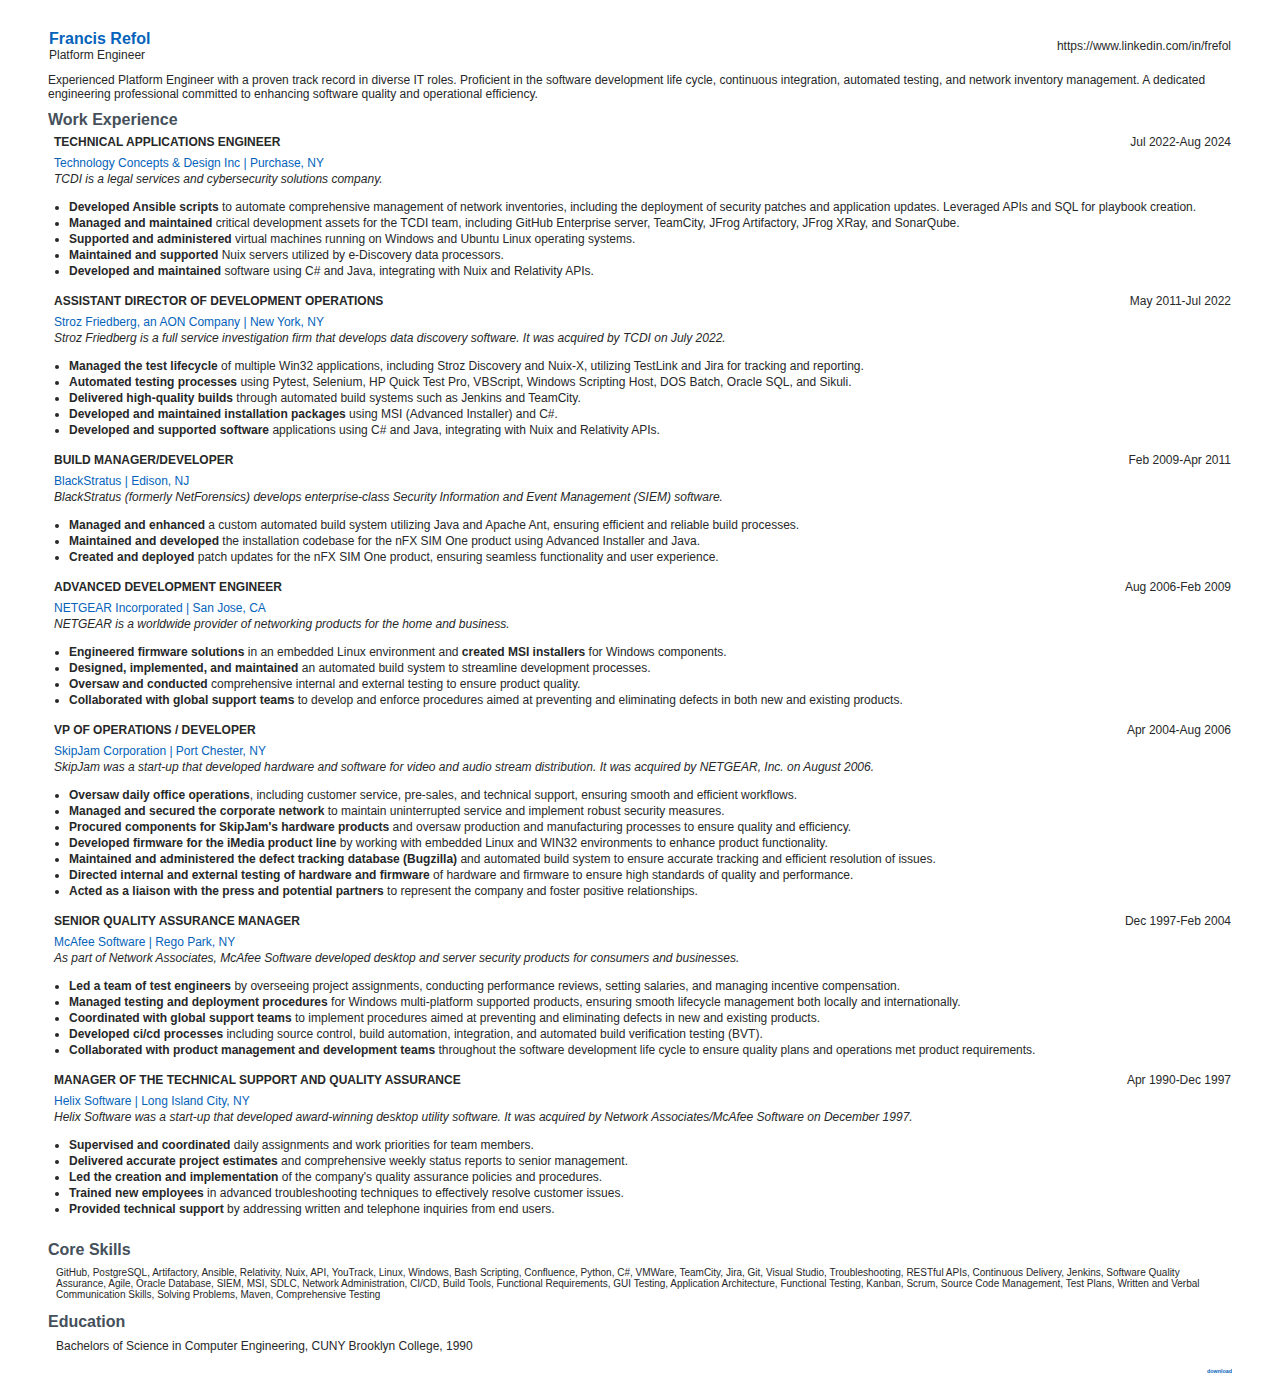
==== commit bfa45e44: "Reformat" ====
--- a/index.html
+++ b/index.html
@@ -38,7 +38,7 @@
 				software
 				development life cycle, continuous integration, automated testing,
 				and network inventory management. A dedicated engineering professional committed to enhancing
-				product quality
+				software quality
 				and operational efficiency.
 			</div>
 		</div>
@@ -361,7 +361,7 @@
 								procedures aimed at preventing and eliminating defects in new and existing products.
 							</li>
 							<li>
-								<div class="highlight">Developed build and integration processes</div> including
+								<div class="highlight">Developed ci/cd processes</div> including
 								source control, build automation, integration, and automated build verification
 								testing (BVT).
 							</li>
@@ -437,39 +437,37 @@
 			</table>
 		</div>
 	</section>
-
-	<!-- Education -->
-	<section id="education" class="resume">
-		<h3>Education</h3>
-		<div class="resume-education">
-			<table>
-				<tr>
-					<td>
-						Bachelors of Science in Computer Engineering, CUNY Brooklyn
-						College, 1990
+	<!-- Core Skills -->
+	<section id="core-skills" class="resume">
+		<h3>Core Skills</h3>
+		<div class="resume-core-skills">
+			<table>
+				<tr>
+					<td>
+						GitHub, PostgreSQL, Artifactory, Ansible, Relativity, Nuix, API, YouTrack, Linux, Windows, Bash Scripting, Confluence, Python, C#, VMWare, TeamCity, Jira, Git, Visual Studio, Troubleshooting, RESTful APIs, Continuous Delivery, Jenkins, Software Quality Assurance, Agile, Oracle Database, SIEM, MSI, SDLC, Network Administration, CI/CD, Build Tools, Functional Requirements, GUI Testing, Application Architecture, Functional Testing, Kanban, Scrum, Source Code Management, Test Plans, Written and Verbal Communication Skills, Solving Problems, Maven, Comprehensive Testing
 					</td>
 				</tr>
 			</table>
 		</div>
 	</section>
 
-	<!-- References -->
-	<section id="references" class="resume">
-		<h3>References</h3>
-		<div class="resume-reference">
-			<table>
-				<tr>
-					<td>
-						References available upon request.
-					</td>
-				</tr>
-			</table>
-		</div>
-	</section>
-
+		<!-- Education -->
+		<section id="education" class="resume">
+			<h3>Education</h3>
+			<div class="resume-education">
+				<table>
+					<tr>
+						<td>
+							Bachelors of Science in Computer Engineering, CUNY Brooklyn
+							College, 1990
+						</td>
+					</tr>
+				</table>
+			</div>
+		</section>
 	<section id="footer" class="footer">
 		<div class="download">
-			<h6><a href="https://frank-refol-public.s3.amazonaws.com/Frank_Refol_Resume_20240924.pdf">download</a></h6>
+			<h6><a href="https://frank-refol-public.s3.amazonaws.com/Frank_Refol_Resume_20240925.pdf">download</a></h6>
 		</div>
 	</section>
 </body>
--- a/assets/css/style.css
+++ b/assets/css/style.css
@@ -2,8 +2,8 @@
 # General
 --------------------------------------------------------------*/
 body {
-  margin-top: 0.5in;
-  margin-bottom: 0.5in;
+  margin-top: .3in;
+  margin-bottom: 0in;
   margin-left: .5in;
   margin-right: .5in;
   font-family: "Verdana", sans-serif;
@@ -27,6 +27,7 @@
 .highlight {
   font-weight: bold;
   display:inline;
+  font-size: 12px;
 }
 
 .contact .info .email, .contact .info .phone {
@@ -44,7 +45,7 @@
     size: 8.5in 11in;
     margin-top: 0.5in;
     margin-bottom: 0.5in;
-    margin-left: .5in;
+    margin-left: 0.3in;
     margin-right: .5in;
   }
   .download {
@@ -108,11 +109,11 @@
 # Resume
 --------------------------------------------------------------*/
 .resume .resume-title {
-  font-size: 16px;
+  font-size: 14px;
   font-weight: 700;
   margin-top: 0px;
   margin-bottom: 5px;
-  margin-top: 10px;
+  margin-top: 0px;
   color: #45505b;
 }
 .resume .resume-title table {
@@ -121,6 +122,8 @@
   padding: 0%;
   border-spacing: 0in;
   border: 0px;
+  page-break-inside:auto; 
+  page-break-after:avoid;
 }
 
 .resume .resume-item {
@@ -133,7 +136,8 @@
 
 .resume h3 {
   font-size: 16px;
-  font-weight: 700;
+  font-weight: bold;
+  font-family: "Verdana", sans-serif;
   margin-top: 0px;
   margin-bottom: 5px;
   margin-top: 10px;
@@ -141,16 +145,16 @@
 }
 
 .resume .resume-item h4 {
-  line-height: 18px;
-  font-size: 18px;
-  font-weight: 600;
+  line-height: 14px;
+  font-size: 14px;
+  font-weight: bold;
   text-transform: uppercase;
   font-family: "Verdana", sans-serif;
   color: #0563bb;
   margin-bottom: 10px;
 }
 .resume .resume-item h5 {
-  font-size: 16px;
+  font-size: 12px;
   background: #f7f8f9;
   padding: 5px 15px;
   display: inline-block;
@@ -158,11 +162,12 @@
   margin-bottom: 10px;
 }
 .resume .resume-item ul {
-  padding-left: 20px;
+  padding-left: 15px;
 }
 .resume .resume-item ul li {
-  padding-bottom: 5px;
+  padding-bottom: 2px;
   padding-left: 0px;
+  font-size: 12px;
 }
 
 .resume .resume-item:last-child {
@@ -182,18 +187,24 @@
 .resume .resume-item table {
   font-family: "Verdana", sans-serif;
   font-weight: normal;
-  font-size: 14px;
+  font-size: 12px;
   border-collapse: collapse;
   width: 100% ;
   padding: 0%;
   border-spacing: 0in;
   border: 0px;
   font-weight: 400;
+  page-break-inside:avoid; 
+  page-break-after:auto;
+}
+.resume .resume-item tr {
+  page-break-inside:avoid;
+  page-break-after:auto;
 }
 .resume .resume-position {
   font-family: "Verdana", sans-serif;
   font-weight: bold;
-  font-size: 14px;
+  font-size: 12px;
   text-transform: uppercase;
   vertical-align: text-top;
   margin-bottom: 0px;
@@ -202,23 +213,23 @@
 .resume .resume-company {
   font-family: "Verdana", sans-serif;
   font-weight: normal;
-  font-size: 14px;
-  color: #0563bb;
-  margin-bottom: 0px;
-  margin-top: 0px;
+  font-size: 12px;
+  color: #0563bb;
+  margin-bottom: 0px;
+  margin-top: 5px;
 }
 .resume .resume-company-description {
   font-family: "Verdana", sans-serif;
   font-weight: normal;
-  font-size: 14px;
+  font-size: 12px;
   font-style: italic;
   margin-bottom: 0px;
-  margin-top: 10px;
+  margin-top: 0px;
 }
 .resume .resume-date-worked {
   font-family: "Verdana", sans-serif;
   font-weight: normal;
-  font-size: 14px;
+  font-size: 12px;
   vertical-align: text-top;
   margin-bottom: 0px;
   margin-top: 0px;
@@ -229,16 +240,22 @@
 .resume .resume-reference {
   font-family: "Verdana", sans-serif;
   font-weight: normal;
-  font-size: 14px;
+  font-size: 12px;
   padding: 0px 0px 0px 5px;
 }
 .resume .resume-education {
   font-family: "Verdana", sans-serif;
   font-weight: normal;
-  font-size: 14px;
+  font-size: 12px;
   padding: 0px 0px 0px 5px;
 }
 
+.resume .resume-core-skills {
+  font-family: "Verdana", sans-serif;
+  font-weight: normal;
+  font-size: 10px;
+  padding: 0px 0px 0px 5px;
+}
 /*--------------------------------------------------------------
 # Contact
 --------------------------------------------------------------*/
@@ -263,17 +280,17 @@
 .contact .name {
   font-family: "Verdana", sans-serif;
   font-weight: 600;
-  font-size: 18px;
+  font-size: 16px;
   text-align: left;
   vertical-align: top;
-  line-height: 18px;
+  line-height: 16px;
   color: #0563bb;
   margin-bottom: 0px;
 }
 .contact .title {
   font-family: "Verdana", sans-serif;
   font-weight: normal;
-  font-size: 14px;
+  font-size: 12px;
   vertical-align: top;
   text-align: left;
   margin-bottom: 0px;
@@ -281,7 +298,7 @@
 .contact .summary {
   font-family: "Verdana", sans-serif;
   font-weight: normal;
-  font-size: 14px;
+  font-size: 12px;
   vertical-align: top;
   text-align: left;
   margin-top: 10px;
@@ -304,16 +321,15 @@
 .contact .info h2 {
   font-family: "Verdana", sans-serif;
   font-weight: 600;
-  font-size: 18px;
+  font-size: 16px;
   text-align: left;
-  vertical-align: top;
-  line-height: 18px;
-  color: #0563bb;
-  margin-bottom: 0px;
+  vertical-align: baseline;
+  color: #0563bb;
+  margin: 0;
 }
 
 .contact .info h3 {
-  font-size: 16px;
+  font-size: 14px;
   font-weight: 700;
   margin-top: 0px;
   margin-bottom: 5px;
@@ -323,7 +339,7 @@
 
 .contact .info h4 {
   padding: 0 0 0 0;
-  font-size: 18px;
+  font-size: 16px;
   font-weight: 600;
   margin-bottom: 0;
   color: #45505b;
@@ -331,12 +347,12 @@
 .contact .info p {
   padding: 0 0 0 60px;
   margin-bottom: 0;
-  font-size: 14px;
+  font-size: 12px;
   color: #728394;
 }
 .contact .info .email, .contact .info .phone, .contact .info .url, .contact .info .address {
   text-align: right;
-  font-size: 14px;
+  font-size: 12px;
 }
 .contact .info .email:hover i, .contact .info .address:hover i {
   background: #0563bb;
@@ -389,7 +405,7 @@
 .contact .php-email-form input, .contact .php-email-form textarea {
   border-radius: 4px;
   box-shadow: none;
-  font-size: 14px;
+  font-size: 12px;
 }
 .contact .php-email-form input {
   height: 44px;
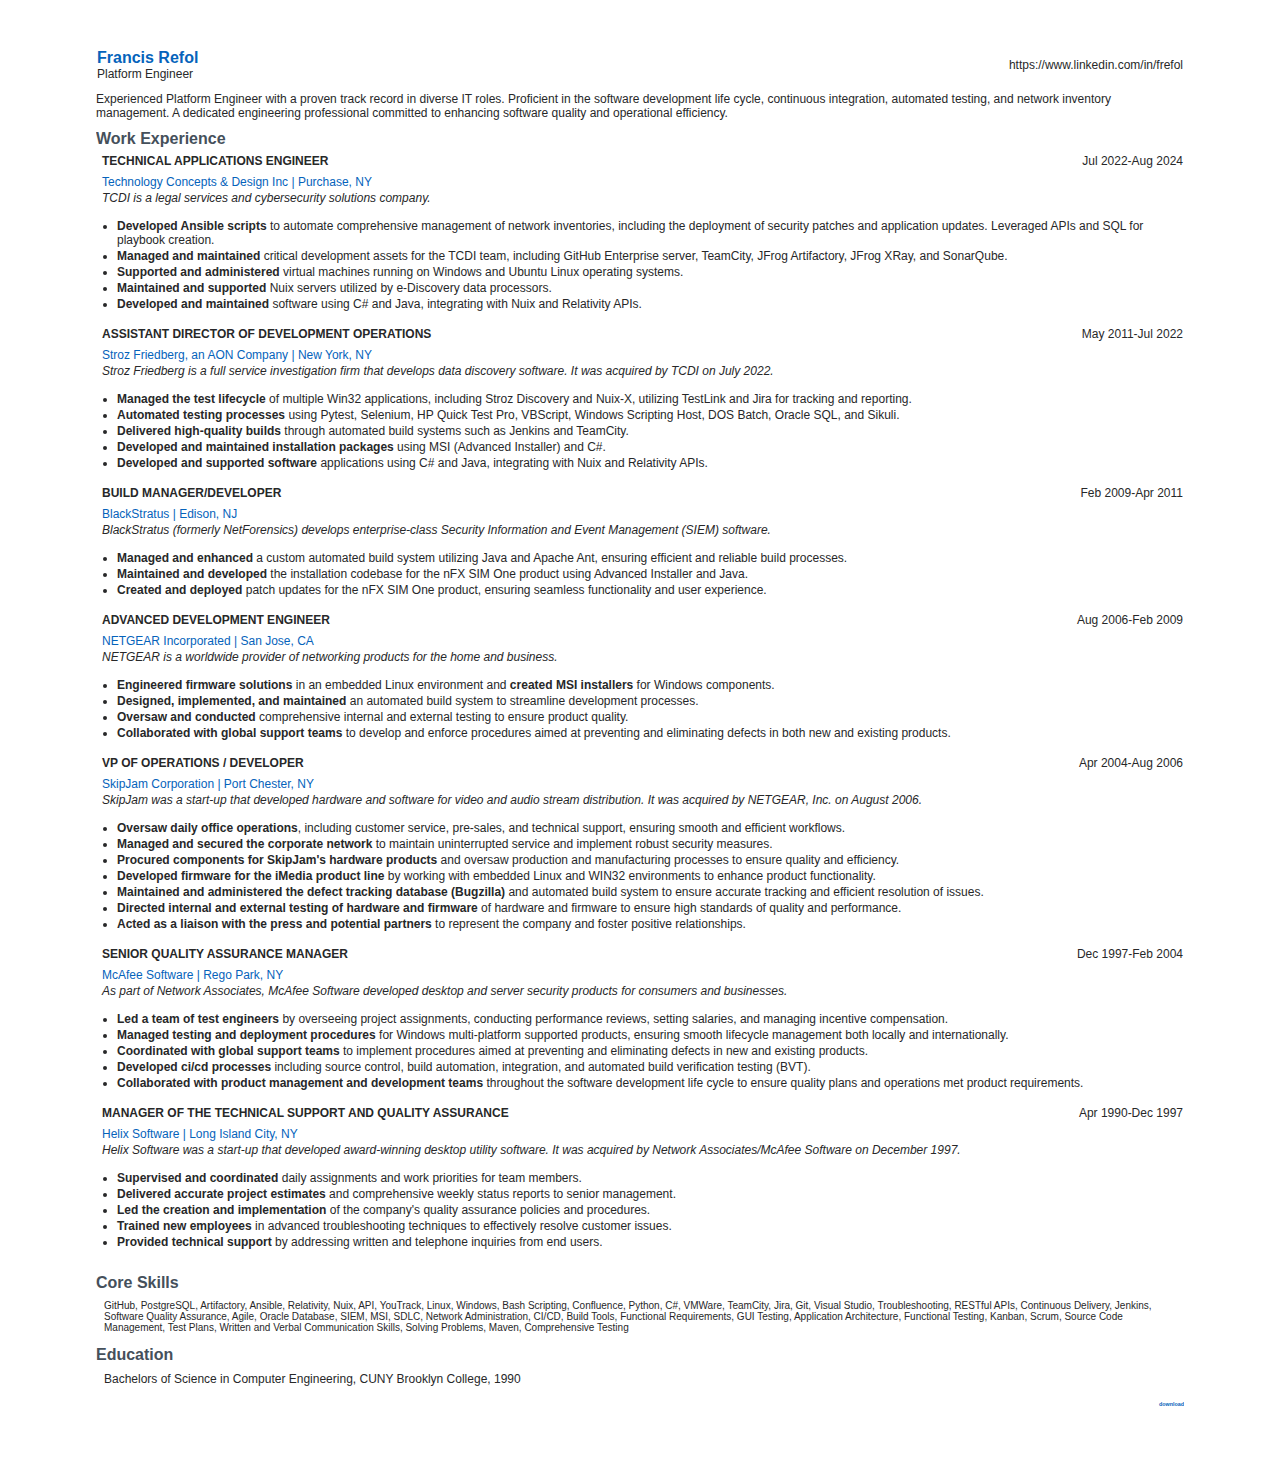
==== commit 2fa43019: "add print css" ====
--- a/index.html
+++ b/index.html
@@ -13,7 +13,8 @@
 	<meta name="viewport" content="width=device-width, initial-scale=1.0">
 
 	<!-- Template Main CSS File -->
-	<link href="assets/css/style.css" rel="stylesheet">
+	<link href="assets/css/style.css" rel="stylesheet" />
+	<link href='assets/css/print.css' rel='stylesheet' media="print" type='text/css' />
 
 </head>
 
--- a/assets/css/style.css
+++ b/assets/css/style.css
@@ -2,10 +2,10 @@
 # General
 --------------------------------------------------------------*/
 body {
-  margin-top: .3in;
-  margin-bottom: 0in;
-  margin-left: .5in;
-  margin-right: .5in;
+  margin-top: .5in;
+  margin-bottom: .5in;
+  margin-left: 1in;
+  margin-right: 1in;
   font-family: "Verdana", sans-serif;
   color: #272829;
 }
@@ -29,33 +29,8 @@
   display:inline;
   font-size: 12px;
 }
-
 .contact .info .email, .contact .info .phone {
   display: none;
-}
-/*--------------------------------------------------------------
-# Page
---------------------------------------------------------------*/
-@page {
-  size: letter;
-  margin: 0
-}
-@media print {
-  @page {
-    size: 8.5in 11in;
-    margin-top: 0.5in;
-    margin-bottom: 0.5in;
-    margin-left: 0.3in;
-    margin-right: .5in;
-  }
-  .download {
-    display:none;
-  }
-
-  .contact .info .email, .contact .info .phone {
-    display: block;
-  }
-
 }
 
 /*--------------------------------------------------------------
--- a/assets/css/print.css
+++ b/assets/css/print.css
@@ -0,0 +1,458 @@
+/*--------------------------------------------------------------
+# General
+--------------------------------------------------------------*/
+body {
+  margin-top: 0in;
+  margin-bottom: 0in;
+  margin-left: 0in;
+  margin-right: 0in;
+  font-family: "Verdana", sans-serif;
+  color: #272829;
+}
+
+a {
+  color: #0563bb;
+  text-decoration: none;
+}
+
+a:hover {
+  color: #067ded;
+  text-decoration: none;
+}
+
+h1, h2, h3, h4, h5, h6 {
+  font-family: "Verdana", sans-serif;
+}
+
+.highlight {
+  font-weight: bold;
+  display:inline;
+  font-size: 14px;
+}
+
+.contact .info .email, .contact .info .phone {
+  display: none;
+}
+/*--------------------------------------------------------------
+# Page
+--------------------------------------------------------------*/
+@page {
+  size: letter;
+  margin: 0
+}
+@media print {
+  @page {
+    size: 8.5in 11in;
+    margin-top: 1in;
+    margin-bottom: 1in;
+    margin-left: 1in;
+    margin-right: 1in;
+  }
+  .download {
+    display:none;
+  }
+  .contact .info .email, .contact .info .phone {
+    display: block;
+  }
+  #core-skills {
+    page-break-inside:avoid; 
+    page-break-after:auto;
+  }
+}
+
+/*--------------------------------------------------------------
+# Sections General
+--------------------------------------------------------------*/
+section {
+    margin: 0;
+    overflow: hidden;
+    position: relative;
+    box-sizing: border-box;
+}
+
+.section-title {
+  text-align: center;
+  padding-bottom: 10px;
+}
+.section-title h2 {
+  font-size: 32px;
+  font-weight: bold;
+  text-transform: uppercase;
+  margin-bottom: 10px;
+  padding-bottom: 10px;
+  position: relative;
+  color: #45505b;
+}
+.section-title h2::before {
+  content: "";
+  position: absolute;
+  display: block;
+  width: 120px;
+  height: 1px;
+  background: #ddd;
+  bottom: 1px;
+  left: calc(50% - 60px);
+}
+.section-title h2::after {
+  content: "";
+  position: absolute;
+  display: block;
+  width: 40px;
+  height: 3px;
+  background: #0563bb;
+  bottom: 0;
+  left: calc(50% - 20px);
+}
+.section-title p {
+  margin-bottom: 0;
+}
+
+/*--------------------------------------------------------------
+# Resume
+--------------------------------------------------------------*/
+.resume .resume-title {
+  font-size: 16px;
+  font-weight: 700;
+  margin-top: 0px;
+  margin-bottom: 5px;
+  margin-top: 0px;
+  color: #45505b;
+}
+.resume .resume-title table {
+  border-collapse: collapse;
+  width: 100% ;
+  padding: 0%;
+  border-spacing: 0in;
+  border: 0px;
+  page-break-inside:auto; 
+  page-break-after:avoid;
+}
+
+.resume .resume-item {
+  padding: 0px 0px 0px 0px;
+  margin-top: 0px;
+  margin-left: 5px;
+  /* border-left: 2px solid #0563bb; */
+  position: relative;
+}
+
+.resume h3 {
+  font-size: 18px;
+  font-weight: bold;
+  font-family: "Verdana", sans-serif;
+  margin-top: 0px;
+  margin-bottom: 5px;
+  margin-top: 10px;
+  color: #45505b;
+}
+
+.resume .resume-item h4 {
+  line-height: 14px;
+  font-size: 16px;
+  font-weight: bold;
+  text-transform: uppercase;
+  font-family: "Verdana", sans-serif;
+  color: #0563bb;
+  margin-bottom: 10px;
+}
+.resume .resume-item h5 {
+  font-size: 14px;
+  background: #f7f8f9;
+  padding: 5px 15px;
+  display: inline-block;
+  font-weight: 600;
+  margin-bottom: 10px;
+}
+.resume .resume-item ul {
+  padding-left: 15px;
+}
+.resume .resume-item ul li {
+  padding-bottom: 2px;
+  padding-left: 0px;
+  font-size: 14px;
+}
+
+.resume .resume-item:last-child {
+  padding-bottom: 0;
+}
+
+/* .resume .resume-item::before {
+  content: "";
+  position: absolute;
+  width: 8px;
+  height: 8px;
+  border-radius: 50px;
+  left: -7px;
+  background: #fff;
+  border: 2px solid #0563bb;
+} */
+.resume .resume-item table {
+  font-family: "Verdana", sans-serif;
+  font-weight: normal;
+  font-size: 14px;
+  border-collapse: collapse;
+  width: 100% ;
+  padding: 0%;
+  border-spacing: 0in;
+  border: 0px;
+  font-weight: 400;
+  page-break-inside:avoid; 
+  page-break-after:auto;
+}
+.resume .resume-item tr {
+  page-break-inside:avoid;
+  page-break-after:auto;
+}
+.resume .resume-position {
+  font-family: "Verdana", sans-serif;
+  font-weight: bold;
+  font-size: 14px;
+  text-transform: uppercase;
+  vertical-align: text-top;
+  margin-bottom: 0px;
+  margin-top: 0px;
+}
+.resume .resume-company {
+  font-family: "Verdana", sans-serif;
+  font-weight: normal;
+  font-size: 14px;
+  color: #0563bb;
+  margin-bottom: 0px;
+  margin-top: 5px;
+}
+.resume .resume-company-description {
+  font-family: "Verdana", sans-serif;
+  font-weight: normal;
+  font-size: 14px;
+  font-style: italic;
+  margin-bottom: 0px;
+  margin-top: 0px;
+}
+.resume .resume-date-worked {
+  font-family: "Verdana", sans-serif;
+  font-weight: normal;
+  font-size: 14px;
+  vertical-align: text-top;
+  margin-bottom: 0px;
+  margin-top: 0px;
+  text-align: right;
+  white-space: nowrap;
+}
+
+.resume .resume-reference {
+  font-family: "Verdana", sans-serif;
+  font-weight: normal;
+  font-size: 14px;
+  padding: 0px 0px 0px 5px;
+}
+.resume .resume-education {
+  font-family: "Verdana", sans-serif;
+  font-weight: normal;
+  font-size: 14px;
+  padding: 0px 0px 0px 5px;
+}
+
+.resume .resume-core-skills {
+  font-family: "Verdana", sans-serif;
+  font-weight: normal;
+  font-size: 12px;
+  padding: 0px 0px 0px 5px;
+}
+/*--------------------------------------------------------------
+# Contact
+--------------------------------------------------------------*/
+.contact .info {
+  font-family: "Verdana", sans-serif;
+  font-weight: normal;
+  font-size: 14px;
+  vertical-align: top;
+  background: #fff;
+}
+.contact .info table {
+  font-family: "Verdana", sans-serif;
+  font-weight: normal;
+  font-size: 14px;
+  border-collapse: collapse;
+  width: 100% ;
+  padding: 0%;
+  border-spacing: 0in;
+  border: 0px;
+}
+
+.contact .name {
+  font-family: "Verdana", sans-serif;
+  font-weight: 600;
+  font-size: 18px;
+  text-align: left;
+  vertical-align: top;
+  line-height: 16px;
+  color: #0563bb;
+  margin-bottom: 0px;
+}
+.contact .title {
+  font-family: "Verdana", sans-serif;
+  font-weight: normal;
+  font-size: 14px;
+  vertical-align: top;
+  text-align: left;
+  margin-bottom: 0px;
+}
+.contact .summary {
+  font-family: "Verdana", sans-serif;
+  font-weight: normal;
+  font-size: 14px;
+  vertical-align: top;
+  text-align: left;
+  margin-top: 10px;
+  margin-bottom: 0px;
+}
+.contact .info i {
+  font-size: 20px;
+  color: #0563bb;
+  float: left;
+  width: 44px;
+  height: 44px;
+  background: #eef7ff;
+  display: flex;
+  justify-content: center;
+  align-items: center;
+  border-radius: 50px;
+  transition: all 0.3s ease-in-out;
+}
+
+.contact .info h2 {
+  font-family: "Verdana", sans-serif;
+  font-weight: 600;
+  font-size: 18px;
+  text-align: left;
+  vertical-align: baseline;
+  color: #0563bb;
+  margin: 0;
+}
+
+.contact .info h3 {
+  font-size: 16px;
+  font-weight: 700;
+  margin-top: 0px;
+  margin-bottom: 5px;
+  margin-top: 10px;
+  color: #45505b;
+}
+
+.contact .info h4 {
+  padding: 0 0 0 0;
+  font-size: 18px;
+  font-weight: 600;
+  margin-bottom: 0;
+  color: #45505b;
+}
+.contact .info p {
+  padding: 0 0 0 60px;
+  margin-bottom: 0;
+  font-size: 14px;
+  color: #728394;
+}
+.contact .info .email, .contact .info .phone, .contact .info .url, .contact .info .address {
+  text-align: right;
+  font-size: 14px;
+}
+.contact .info .email:hover i, .contact .info .address:hover i {
+  background: #0563bb;
+  color: #fff;
+}
+.contact .php-email-form {
+  width: 100%;
+  background: #fff;
+}
+.contact .php-email-form .form-group {
+  padding-bottom: 8px;
+}
+.contact .php-email-form .error-message {
+  display: none;
+  color: #fff;
+  background: #ed3c0d;
+  text-align: left;
+  padding: 15px;
+  font-weight: 600;
+}
+.contact .php-email-form .error-message br + br {
+  margin-top: 25px;
+}
+.contact .php-email-form .sent-message {
+  display: none;
+  color: #fff;
+  background: #18d26e;
+  text-align: center;
+  padding: 15px;
+  font-weight: 600;
+}
+.contact .php-email-form .loading {
+  display: none;
+  background: #fff;
+  text-align: center;
+  padding: 15px;
+}
+.contact .php-email-form .loading:before {
+  content: "";
+  display: inline-block;
+  border-radius: 50%;
+  width: 24px;
+  height: 24px;
+  margin: 0 10px -6px 0;
+  border: 3px solid #18d26e;
+  border-top-color: #eee;
+  -webkit-animation: animate-loading 1s linear infinite;
+  animation: animate-loading 1s linear infinite;
+}
+.contact .php-email-form input, .contact .php-email-form textarea {
+  border-radius: 4px;
+  box-shadow: none;
+  font-size: 14px;
+}
+.contact .php-email-form input {
+  height: 44px;
+}
+.contact .php-email-form textarea {
+  padding: 10px 12px;
+}
+.contact .php-email-form button[type=submit] {
+  background: #0563bb;
+  border: 0;
+  padding: 10px 35px;
+  color: #fff;
+  transition: 0.4s;
+  border-radius: 50px;
+}
+.contact .php-email-form button[type=submit]:hover {
+  background: #0678e3;
+}
+@-webkit-keyframes animate-loading {
+  0% {
+    transform: rotate(0deg);
+  }
+  100% {
+    transform: rotate(360deg);
+  }
+}
+@keyframes animate-loading {
+  0% {
+    transform: rotate(0deg);
+  }
+  100% {
+    transform: rotate(360deg);
+  }
+}
+
+/*--------------------------------------------------------------
+# Footer
+--------------------------------------------------------------*/
+.footer .download {
+  font-size: 8px;
+  text-align: right;
+}
+.footer .copyright {
+  margin: 0 0 5px 0;
+}
+.footer .credits {
+  font-size: 13px;
+}